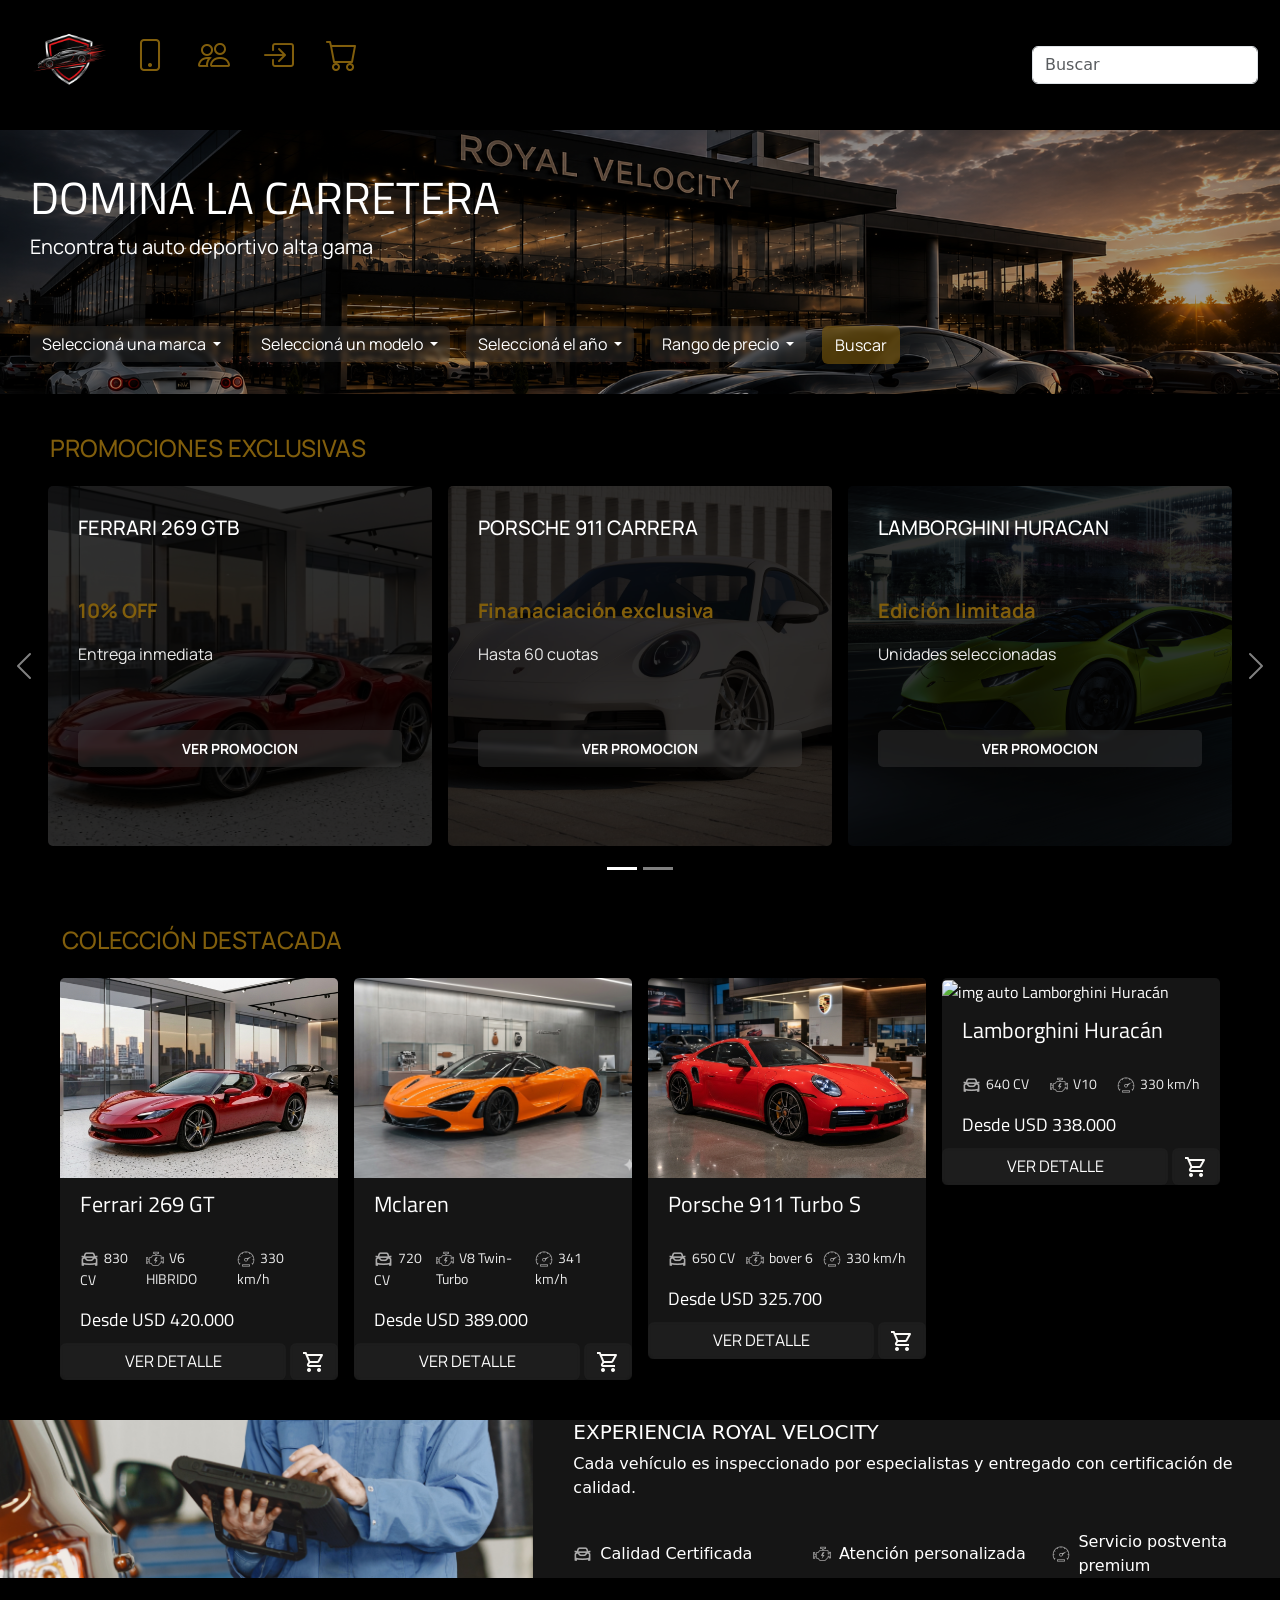
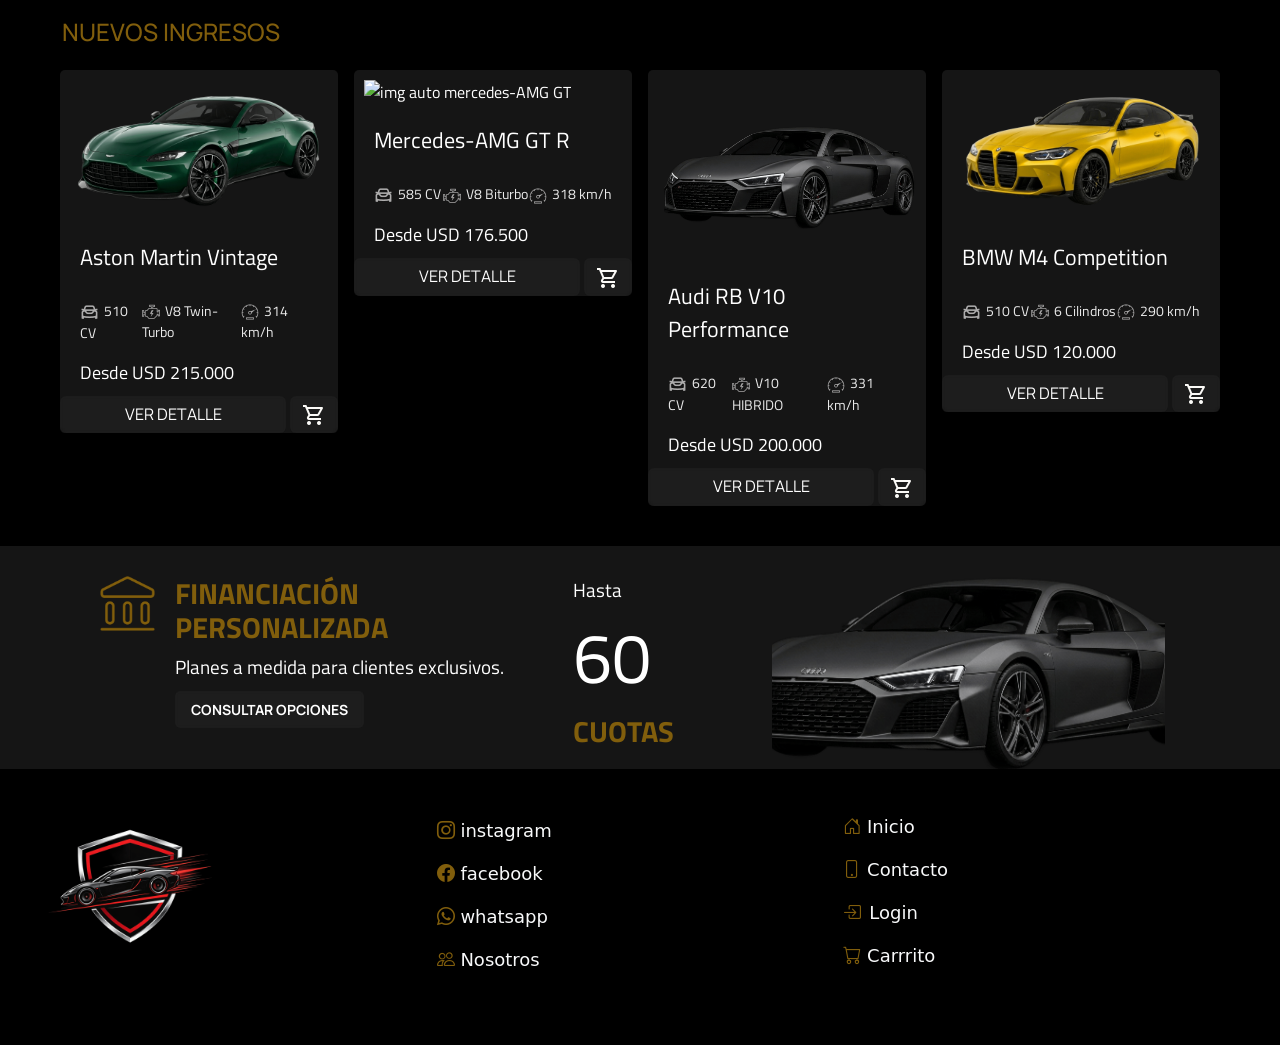
==== index.html @ 426f7ef1 "fix:borrar example" ====
<!doctype html>
<html lang="es">

<head>
  <meta charset="UTF-8" />
  <meta name="viewport" content="width=device-width, initial-scale=1.0" />
  <meta name="description" content="Venta de autos deportivos" />
  <meta name="keywords" content="autos deportivos, precios de (marca de auto),RoyalVelocity" />
  <meta name="author" content="rosario ojeda, lucio llanos" />
  <link rel="stylesheet" href="./css/style.css" />
  <link rel="shortcut icon" href="./assets/img/LogoEmpresa.png" type="image/x-icon" />
  <link href="https://cdn.jsdelivr.net/npm/bootstrap@5.3.8/dist/css/bootstrap.min.css" rel="stylesheet"
    integrity="sha384-sRIl4kxILFvY47J16cr9ZwB07vP4J8+LH7qKQnuqkuIAvNWLzeN8tE5YBujZqJLB" crossorigin="anonymous" />
  <link rel="stylesheet" href="https://cdn.jsdelivr.net/npm/bootstrap-icons@1.13.1/font/bootstrap-icons.min.css" />
  <title>RoyalVelocity</title>
</head>

<body>
  <header>
    <nav class="navbar navbar-expand navbar-dark" aria-label="Second navbar" _mstaria-label="416962">
      <div class="container-fluid">
        <div class="collapse navbar-collapse media" id="navbars02">
          <ul class="navbar-nav me-auto">
            <li class="nav-item">
              <a class="nav-link active m-1" aria-current="page" href="./index.html"><img class="icon-nav"
                  src="./assets/img/LogoEmpresa.png" alt="" /></a>
            </li>
            <li class="nav-item">
              <a class="nav-link active fs-2 mt-3 me-3" aria-current="page" href="./pages/Contacto.html"><i
                  class="bi bi-phone pages"></i></a>
            </li>
            <li class="nav-item">
              <a class="nav-link active fs-2 mt-3 me-3" aria-current="page" href="./pages/Nosotros.html"><i
                  class="bi bi-people pages"></i></a>
            </li>
            <li class="nav-item">
              <a class="nav-link active fs-2 mt-3 me-3" aria-current="page" href="./pages/Login.html"><i
                  class="bi bi-box-arrow-in-right pages"></i></a>
            </li>
            <li class="nav-item">
              <a class="nav-link active fs-2 mt-3" aria-current="page" href="./pages/PaginaCompra.html"><i
                  class="bi bi-cart pages"></i></a>
            </li>
          </ul>
          <form role="search" class="Buscar">
            <input class="form-control" type="search" placeholder="Buscar" aria-label="Search" _mstplaceholder="74607"
              _mstaria-label="74607" />
          </form>
        </div>
      </div>
    </nav>
  </header>
  <main>
    <section class="hero d-flex flex-column gap-5">
      <div class="capa-oscura"></div>
      <div class="hero-titulo">
        <h1>DOMINA LA CARRETERA</h1>
        <p>Encontra tu auto deportivo alta gama</p>
      </div>
      <div class="hero-filtros d-flex flex-wrap gap-3">
        <div class="boton-filtro">
          <div class="dropdown">
            <button class="btn dropdown-toggle boton-transparente" type="button" data-bs-toggle="dropdown"
              aria-expanded="false">
              Seleccioná una marca
            </button>
            <ul class="dropdown-menu">
              <li><a class="dropdown-item" href="#">Ferrari</a></li>
              <li><a class="dropdown-item" href="#">Porsche</a></li>
              <li><a class="dropdown-item" href="#">Lamborghini</a></li>
            </ul>
          </div>
        </div>
        <div class="boton-filtro">
          <div class="dropdown">
            <button class="btn dropdown-toggle boton-transparente" type="button" data-bs-toggle="dropdown"
              aria-expanded="false">
              Seleccioná un modelo
            </button>
            <ul class="dropdown-menu">
              <li><a class="dropdown-item" href="#">911 Carrera</a></li>
              <li><a class="dropdown-item" href="#">Huracán</a></li>
              <li><a class="dropdown-item" href="#">488 GTB</a>
              </li>
            </ul>
          </div>
        </div>
        <div class="boton-filtro">
          <div class="dropdown">
            <button class="btn btn-secondary dropdown-toggle boton-transparente" type="button" data-bs-toggle="dropdown"
              aria-expanded="false">
              Seleccioná el año
            </button>
            <ul class="dropdown-menu">
              <li><a class="dropdown-item" href="#">2026</a></li>
              <li><a class="dropdown-item" href="#">2025</a></li>
              <li>
                <a class="dropdown-item" href="#">2024</a>
              </li>
            </ul>
          </div>
        </div>
        <div class="boton-filtro">
          <div class="dropdown">
            <button class="btn btn-secondary dropdown-toggle boton-transparente" type="button" data-bs-toggle="dropdown"
              aria-expanded="false">
              Rango de precio
            </button>
            <ul class="dropdown-menu">
              <li><a class="dropdown-item" href="#">Hasta 50k USD</a></li>
              <li><a class="dropdown-item" href="#">50k - 100k USD</a></li>
              <li>
                <a class="dropdown-item" href="#">100K - 250K USD</a>
              </li>
            </ul>
          </div>
        </div>
        <div class="boton-filtro">
          <button type="button" class="btn  boton-buscar">Buscar</button>
        </div>
      </div>
    </section>
    <section class="slide-promos">
      <h4>PROMOCIONES EXCLUSIVAS</h4>
      <div id="carouselExampleIndicators" class="carousel slide" data-bs-ride="false">
        <div class="carousel-indicators">
          <button type="button" data-bs-target="#carouselExampleIndicators" data-bs-slide-to="0" class="active"
            aria-current="true" aria-label="Slide 1"></button>
          <button type="button" data-bs-target="#carouselExampleIndicators" data-bs-slide-to="1"
            aria-label="Slide 2"></button>
        </div>
        <div class="carousel-inner">
          <div class="carousel-item active">
            <div class="row justify-content-center px-5 g-3">
              <div class="col-12 col-md-4">
                <div class="carousel1">
                  <img src="./assets/img/ferrariDestacados.png" class="imgcarousel" alt="imagen auto ferrari 269 GTB" />
                  <div class="letracarousel d-flex flex-column justify-content-between gap-5">
                    <h5>FERRARI 269 GTB</h5>
                    <div>
                      <p class="card-text-1">10% OFF</p>
                      <p class="card-text-2">Entrega inmediata</p>
                    </div>
                    <button type="button" class="boton-promo" data-bs-toggle="modal" data-bs-target="#loginModal">VER
                      PROMOCION</button>
                  </div>
                </div>
              </div>
              <div class="col-12 col-md-4">
                <div class="carousel1">
                  <img src="./assets/img/911carrera.jpg" class="imgcarousel" alt="imagen auto porsche" />
                  <div class="letracarousel d-flex flex-column justify-content-between gap-5">
                    <h5>PORSCHE 911 CARRERA</h5>
                    <div>
                      <p class="card-text-1">Finanaciación exclusiva</p>
                      <p class="card-text-2">Hasta 60 cuotas</p>
                    </div>
                    <button type="button" class="boton-promo">VER PROMOCION</button>
                  </div>
                </div>
              </div>
              <div class="col-12 col-md-4">
                <div class="carousel1">
                  <img src="./assets/img/lamborghini.jpg" class="imgcarousel" alt="imagen auto lamborghini" />
                  <div class="letracarousel d-flex flex-column justify-content-between gap-5">
                    <h5>LAMBORGHINI HURACAN</h5>
                    <div>
                      <p class="card-text-1">Edición limitada</p>
                      <p class="card-text-2">Unidades seleccionadas</p>
                    </div>
                    <button type="button" class="boton-promo">VER PROMOCION</button>
                  </div>
                </div>
              </div>
            </div>
          </div>
          <div class="carousel-item">
            <div class="row justify-content-center px-5 g-3">
              <div class="col-12 col-md-4">
                <div class="carousel1">
                  <img src="./assets/img/taycan.jpg" class="imgcarousel" alt="imagen auto taycan" />
                  <div class="letracarousel d-flex flex-column justify-content-between gap-5">
                    <h5>Taycan Turbo S</h5>
                    <div>
                      <p class="card-text-1">Carga Gratuita por 3 Años</p>
                      <p class="card-text-2"> Cargador residencial de regalo.</p>
                    </div>
                    <button type="button" class="boton-promo">VER PROMOCION</button>
                  </div>
                </div>
              </div>
              <div class="col-12 col-md-4">
                <div class="carousel1">
                  <img src="./assets/img/bmw.webp" class="imgcarousel" alt="imagen auto BMW M4 COMPETITION" />
                  <div class="letracarousel d-flex flex-column justify-content-between gap-5">
                    <h5>BMW M4 COMPETITION</h5>
                    <div>
                      <p class="card-text-1">Tasa 0% de Lanzamiento</p>
                      <p class="card-text-2">Financiación directa en unidades seleccionadas.</p>
                    </div>
                    <button type="button" class="boton-promo">VER PROMOCION</button>
                  </div>
                </div>
              </div>
              <div class="col-12 col-md-4">
                <div class="carousel1">
                  <img src="./assets/img/mustang.jpg" class="imgcarousel" alt="imagen auto FORD MUSTANG GT" />
                  <div class="letracarousel d-flex flex-column justify-content-between gap-5">
                    <h5>FORD MUSTANG GT</h5>
                    <div>
                      <p class="card-text-1">Performance Bonificado</p>
                      <p class="card-text-2">Escape de válvulas activas y frenos Brembo®
                        gratis.</p>
                    </div>
                    <button type="button" class="boton-promo">VER PROMOCION</button>
                  </div>
                </div>
              </div>
            </div>
          </div>
        </div>
        <button class="carousel-control-prev" type="button" data-bs-target="#carouselExampleIndicators"
          data-bs-slide="prev">
          <span class="carousel-control-prev-icon" aria-hidden="true"></span>
          <span class="visually-hidden">Previous</span>
        </button>
        <button class="carousel-control-next" type="button" data-bs-target="#carouselExampleIndicators"
          data-bs-slide="next">
          <span class="carousel-control-next-icon" aria-hidden="true"></span>
          <span class="visually-hidden">Next</span>
        </button>
      </div>
    </section>
    <section class="destacados container-fluid">
      <h4>COLECCIÓN DESTACADA</h4>
      <div class="row justify-content-center px-5 g-3">
        <div class="col-12 col-md-3">
          <div class="card-destacados">
            <img src="./assets/img/ferrariDestacados.png" class="card-img-top card-img-destacados"
              alt="img auto ferrari 269 GT">
            <div class="card-body p-0">
              <div class="card-titulo">
                <p>Ferrari 269 GT</p>
              </div>
              <div class="card-iconos w-100 d-none d-lg-flex justify-content-between">
                <p class="card-text"><img class="img-iconos" src="./assets/img/iconoAuto.png" alt="icono auto">830 CV
                </p>
                <p class="card-text"> <img class="img-iconos" src="./assets/img/iconoMotor.png" alt="icono motor">V6
                  HIBRIDO</p>
                <p class="card-text"> <img class="img-iconos" src="./assets/img/iconoSpeedometer.png"
                    alt="icono velocimetro">330 km/h</p>
              </div>
              <div class="card-precio">
                <p class="card-text">Desde USD 420.000</p>
              </div>
              <div class="d-flex justify-content-between gap-1">
                <a href="#" class="btn boton-destacados w-100">VER DETALLE</a>
                <a href="#" class="btn boton-destacados"><img src="./assets/img/iconoCarrito.png"
                    alt="icono carrito de carritoCompras"></a>
              </div>
            </div>
          </div>
        </div>
        <div class="col-12 col-md-3">
          <div class="card-destacados">
            <img src="./assets/img/mclaren.png" class="card-img-top card-img-destacados" alt="img auto mclaren">
            <div class="card-body p-0">
              <div class="card-titulo">
                <p>Mclaren</p>
              </div>
              <div class="card-iconos w-100 d-none d-lg-flex justify-content-between">
                <p class="card-text"><img class="img-iconos" src="./assets/img/iconoAuto.png" alt="icono auto">720 CV
                </p>
                <p class="card-text"> <img class="img-iconos" src="./assets/img/iconoMotor.png" alt="icono motor">V8
                  Twin-Turbo</p>
                <p class="card-text"> <img class="img-iconos" src="./assets/img/iconoSpeedometer.png"
                    alt="icono velocimetro">341 km/h</p>
              </div>
              <div class="card-precio">
                <p class="card-text">Desde USD 389.000</p>
              </div>
              <div class="d-flex justify-content-between gap-1">
                <a href="#" class="btn boton-destacados w-100">VER DETALLE</a>
                <a href="#" class="btn boton-destacados"><img src="./assets/img/iconoCarrito.png"
                    alt="icono carrito de carritoCompras"></a>
              </div>
            </div>
          </div>
        </div>
        <div class="col-12 col-md-3">
          <div class="card-destacados">
            <img src="./assets/img/porcheDestacados.png" class="card-img-top card-img-destacados"
              alt="img auto porche911">
            <div class="card-body p-0">
              <div class="card-titulo">
                <p>Porsche 911 Turbo S</p>
              </div>
              <div class="card-iconos w-100 d-none d-lg-flex justify-content-between">
                <p class="card-text"><img class="img-iconos" src="./assets/img/iconoAuto.png" alt="icono auto">650 CV
                </p>
                <p class="card-text"> <img class="img-iconos" src="./assets/img/iconoMotor.png" alt="icono motor">bover
                  6</p>
                <p class="card-text"> <img class="img-iconos" src="./assets/img/iconoSpeedometer.png"
                    alt="icono velocimetro">330 km/h</p>
              </div>
              <div class="card-precio">
                <p class="card-text">Desde USD 325.700</p>
              </div>
              <div class="d-flex justify-content-between gap-1">
                <a href="#" class="btn boton-destacados w-100">VER DETALLE</a>
                <a href="#" class="btn boton-destacados"><img src="./assets/img/iconoCarrito.png"
                    alt="icono carrito de carritoCompras"></a>
              </div>
            </div>
          </div>
        </div>
        <div class="col-12 col-md-3">
          <div class="card-destacados">
            <img src="./assets/img/LamborghiniDestacados.png" class="card-img-top card-img-destacados"
              alt="img auto Lamborghini Huracán">
            <div class="card-body p-0">
              <div class="card-titulo">
                <p>Lamborghini Huracán</p>
              </div>
              <div class="card-iconos w-100 d-none d-lg-flex justify-content-between">
                <p class="card-text"><img class="img-iconos" src="./assets/img/iconoAuto.png" alt="icono auto">640 CV
                </p>
                <p class="card-text"> <img class="img-iconos" src="./assets/img/iconoMotor.png" alt="icono motor">V10
                </p>
                <p class="card-text"> <img class="img-iconos" src="./assets/img/iconoSpeedometer.png"
                    alt="icono velocimetro">330 km/h</p>
              </div>
              <div class="card-precio">
                <p class="card-text">Desde USD 338.000</p>
              </div>
              <div class="d-flex justify-content-between gap-1">
                <a href="#" class="btn boton-destacados w-100">VER DETALLE</a>
                <a href="#" class="btn boton-destacados"><img src="./assets/img/iconoCarrito.png"
                    alt="icono carrito de carritoCompras" class="carrito"></a>
              </div>
            </div>
          </div>
        </div>
      </div>
    </section>
    <section class="publicidad1 container-fluid d-none d-md-block">
      <div class="row">
        <div class="col-md-5 p-0">
          <img src="./assets/img/Publicidad1.jpg" class="img-publicidad1" alt="imagen acortada revision tecnica">
        </div>
        <div class="body-publicidad1 col-md-7 d-flex flex-column justify-content-center">
          <div class="titulo-publicidad1">
            <h5>EXPERIENCIA ROYAL VELOCITY</h5>
            <p class="card-text">Cada vehículo es inspeccionado por especialistas y entregado con certificación de
              calidad.</p>
          </div>
          <div class="subtitulos-publicidad1">
            <div class="row">
              <div class="col-12 col-md-4 d-flex align-items-center gap-2">
                <img src="./assets/img/iconoAuto.png" alt="icono auto">
                <p class="mb-0">Calidad Certificada</p>
              </div>
              <div class="col-12 col-md-4 d-flex align-items-center gap-2">
                <img src="./assets/img/iconoMotor.png" alt="icono motor">
                <p class="mb-0">Atención personalizada</p>
              </div>
              <div class="col-12 col-md-4 d-flex align-items-center gap-2">
                <img src="./assets/img/iconoSpeedometer.png" alt="icono velocimetro">
                <p class="mb-0">Servicio postventa premium</p>
              </div>
            </div>
          </div>
        </div>
      </div>
    </section>
    <section class="destacados container-fluid">
      <h4>NUEVOS INGRESOS</h4>
      <div class="row justify-content-center px-5 g-3">
        <div class="col-12 col-md-3">
          <div class="card-destacados">
            <img src="./assets/img/AstonMartin.png" class="card-img-top card-nuevo" alt="img aston Martin Vintage">
            <div class="card-body p-0">
              <div class="card-titulo">
                <p>Aston Martin Vintage</p>
              </div>
              <div class="card-iconos w-100 d-none d-lg-flex justify-content-between ">
                <p class="card-text"><img class="img-iconos" src="./assets/img/iconoAuto.png" alt="icono auto">510 CV
                </p>
                <p class="card-text"> <img class="img-iconos" src="./assets/img/iconoMotor.png" alt="icono motor">V8
                  Twin-Turbo</p>
                <p class="card-text"> <img class="img-iconos" src="./assets/img/iconoSpeedometer.png"
                    alt="icono velocimetro">314 km/h</p>
              </div>
              <div class="card-precio">
                <p class="card-text">Desde USD 215.000</p>
              </div>
              <div class="d-flex justify-content-between gap-1">
                <a href="#" class="btn boton-destacados w-100">VER DETALLE</a>
                <a href="#" class="btn boton-destacados"><img src="./assets/img/iconoCarrito.png"
                    alt="icono carrito de carritoCompras"></a>
              </div>
            </div>
          </div>
        </div>
        <div class="col-12 col-md-3">
          <div class="card-destacados">
            <img src="./assets/img/mercedesAMG.png" class="card-img-top card-nuevo" alt="img auto mercedes-AMG GT">
            <div class="card-body p-0">
              <div class="card-titulo">
                <p>Mercedes-AMG GT R</p>
              </div>
              <div class="card-iconos w-100 d-none d-lg-flex justify-content-between">
                <p class="card-text"><img class="img-iconos" src="./assets/img/iconoAuto.png" alt="icono auto">585 CV
                </p>
                <p class="card-text"> <img class="img-iconos" src="./assets/img/iconoMotor.png" alt="icono motor">V8
                  Biturbo</p>
                <p class="card-text"> <img class="img-iconos" src="./assets/img/iconoSpeedometer.png"
                    alt="icono velocimetro">318 km/h</p>
              </div>
              <div class="card-precio">
                <p class="card-text">Desde USD 176.500</p>
              </div>
              <div class="d-flex justify-content-between gap-1">
                <a href="#" class="btn boton-destacados w-100">VER DETALLE</a>
                <a href="#" class="btn boton-destacados"><img src="./assets/img/iconoCarrito.png"
                    alt="icono carrito de carritoCompras"></a>
              </div>
            </div>
          </div>
        </div>
        <div class="col-12 col-md-3">
          <div class="card-destacados">
            <img src="./assets/img/audi.png" class="card-img-top card-audi" alt="img auto ferrari 269 GT">
            <div class="card-body p-0">
              <div class="card-titulo">
                <p>Audi RB V10 Performance</p>
              </div>
              <div class="card-iconos w-100 d-none d-lg-flex justify-content-between">
                <p class="card-text"><img class="img-iconos" src="./assets/img/iconoAuto.png" alt="icono auto">620 CV
                </p>
                <p class="card-text"> <img class="img-iconos" src="./assets/img/iconoMotor.png" alt="icono motor">V10
                  HIBRIDO</p>
                <p class="card-text"> <img class="img-iconos" src="./assets/img/iconoSpeedometer.png"
                    alt="icono velocimetro">331 km/h</p>
              </div>
              <div class="card-precio">
                <p class="card-text">Desde USD 200.000</p>
              </div>
              <div class="d-flex justify-content-between gap-1">
                <a href="#" class="btn boton-destacados w-100">VER DETALLE</a>
                <a href="#" class="btn boton-destacados"><img src="./assets/img/iconoCarrito.png"
                    alt="icono carrito de carritoCompras"></a>
              </div>
            </div>
          </div>
        </div>
        <div class="col-12 col-md-3">
          <div class="card-destacados">
            <img src="./assets/img/BMW.png" class="card-img-top card-nuevo" alt="img auto BMW M4 COMPETITION">
            <div class="card-body p-0">
              <div class="card-titulo">
                <p>BMW M4 Competition</p>
              </div>
              <div class="card-iconos w-100 d-none d-lg-flex justify-content-between">
                <p class="card-text"><img class="img-iconos" src="./assets/img/iconoAuto.png" alt="icono auto">510 CV
                </p>
                <p class="card-text"> <img class="img-iconos" src="./assets/img/iconoMotor.png" alt="icono motor">6
                  Cilindros</p>
                <p class="card-text"> <img class="img-iconos" src="./assets/img/iconoSpeedometer.png"
                    alt="icono velocimetro">290 km/h</p>
              </div>
              <div class="card-precio">
                <p class="card-text">Desde USD 120.000</p>
              </div>
              <div class="d-flex justify-content-between gap-1">
                <a href="#" class="btn boton-destacados w-100">VER DETALLE</a>
                <a href="#" class="btn boton-destacados"><img src="./assets/img/iconoCarrito.png"
                    alt="icono carrito de carritoCompras" class="carrito"></a>
              </div>
            </div>
          </div>
        </div>
      </div>
    </section>
    <section class="publicidad2 d-flex">
      <div class="card-img1">
        <img src="./assets/img/iconoBanco.png" class="icono-publicidad2" alt="icono banco">
      </div>
      <div class="card-publicidad2">
        <div>
          <h5 class="titulo-card">FINANCIACIÓN PERSONALIZADA</h5>
          <p class="subtitulo-card">Planes a medida para clientes exclusivos.</p>
        </div>
        <button type="button" class="boton-publicidad2">CONSULTAR OPCIONES</button>
      </div>
      <div class="card-oferta">
        <p class="subtitulo-card">Hasta</p>
        <p class="numero">60</p>
        <p class="titulo-card">CUOTAS</p>
      </div>
      <div class="card-img-publicidad2">
        <img src="./assets/img/audiPublicidad2.png" class="img-publicidad2" alt="imagen auto audio sin fondo">
      </div>
    </section>
  </main>
  <footer>
    <div class="col mb-3">
      <a href="./index.html"><img class="logo" src="./assets/img/LogoEmpresa.png" alt="logo"></a>
    </div>
    <div class="col mb-3">
      <ul class="nav flex-column">
        <li class="nav-item mb-3">
          <a href="./pages/Error404.html" class="nav-link p-0 text-light"><i class="bi bi-instagram pages2"></i>
            instagram</a>
        </li>
        <li class="nav-item mb-3">
          <a href="./pages/Error404.html" class="nav-link p-0 text-light"><i class="bi bi-facebook pages2"></i>
            facebook</a>
        </li>
        <li class="nav-item mb-3">
          <a href="./pages/Error404.html" class="nav-link p-0 text-light"><i class="bi bi-whatsapp pages2"></i>
            whatsapp</a>
        </li>
        <li class="nav-item mb-2">
          <a href="./pages/Nosotros.html" class="nav-link p-0 text-light"><i class="bi bi-people pages2">
            </i>Nosotros</a>
        </li>
      </ul>
    </div>
    <div class="col mb-3">
      <ul class="nav flex-column">
        <li class="nav-item mb-3">
          <a href="./index.html" class="nav-link p-0 text-light"><i class="bi bi-house-door pages2"></i> Inicio</a>
        </li>
        <li class="nav-item mb-3">
          <a href="./pages/Contacto.html" class="nav-link p-0 text-light"><i class="bi bi-phone pages2"></i>
            Contacto</a>
        </li>
        <li class="nav-item mb-3">
          <a href="./pages/Login.html" class="nav-link p-0 text-light"><i
              class="bi bi-box-arrow-in-right pe-2 pages2"></i>Login</a>
        </li>
        <li class="nav-item mb-3">
          <a href="./pages/PaginaCompra.html" class="nav-link p-0 text-light"><i class="bi bi-cart pages2"></i>
            Carrrito</a>
        </li>
      </ul>
    </div>
  </footer>
  <!-- =========================================================================================
     CONTENEDOR PRINCIPAL DEL MODAL
     - class="modal fade": Indica que es un elemento oculto que aparecerá con una animación suave (fade in).
     - id="loginModal": Es el identificador único. El botón del navbar usa este mismo nombre para saber a qué modal activar.
     - tabindex="-1": Permite que la modal se pueda cerrar correctamente al presionar la tecla 'Escape'.
     - aria-labelledby y aria-hidden: Atributos de accesibilidad para lectores de pantalla de personas con discapacidad visual.
     ========================================================================================= -->
  <div class="modal fade fondo-login" id="loginModal" tabindex="-1" aria-labelledby="loginModalLabel"
    aria-hidden="true">

    <!-- class="modal-dialog-centered": Clava la ventana flotante en el centro geométrico exacto de la pantalla (vertical y horizontal) -->
    <div class="modal-dialog modal-dialog-centered">

      <!-- class="modal-content": Es el recuadro físico de la modal (la caja). 
         - border-0: Le quita los bordes feos por defecto de Bootstrap.
         - overflow-hidden: Recorta las esquinas de la imagen o fondo para que respeten los bordes redondeados. -->
      <div class="modal-content contenedor-modal-login bg-transparent"> <!-- CONTENEDOR PADRE -->

        <!-- class="row g-0": Inicia la grilla interna de Bootstrap para dividir la modal en dos columnas. 
           - g-0 (gutter-0): Elimina los espacios o rellenos laterales entre las dos columnas para que queden pegadas. -->
        <div class="row g-0">

          <!-- ==========================================================
             COLUMNA 1: LA IMAGEN DE FONDO (LADO IZQUIERDO)
             - class="col-md-6": En tablets grandes y computadoras (md en adelante), ocupa la mitad exacta del ancho (6 de 12 columnas).
             - d-none d-md-block: Oculta la imagen en celulares (d-none) y la muestra recién en pantallas medianas hacia arriba (d-md-block).
             ========================================================== -->
          <div class="col-6">
            <!-- img-modal-login: Clase personalizada en CSS para darle un tamaño fluido y estético al diseño -->
            <img src="./assets/img/fotoLogin.png" class="img-modal-login" alt="Concesionaria oficial">
            <!-- pelicula-negra-modal: Capa oscura translúcida que se encima sobre la foto para mitigar el brillo y dar contraste -->
            <div class="pelicula-negra-modal"></div>
          </div>

          <!-- ==========================================================
             COLUMNA 2: EL FORMULARIO DE LOGIN (LADO DERECHO)
             - class="col-md-6": Ocupa la otra mitad en computadoras (6 columnas). En celulares, al estar oculta la foto, esta columna se expande al 100%.
             - p-4: Aplica un relleno interno amplio a los cuatro lados para que los textos respiren.
             - d-flex flex-column justify-content-center: Usa Flexbox en vertical para centrar el formulario de arriba a abajo.
             ========================================================== -->
          <div class="card-formulario col-6 col-md-6 p-4 d-flex flex-column justify-content-center">

            <!-- BOTÓN DE CERRAR (LA CRUZ BLANCA)
               - class="btn-close btn-close-white": Clase nativa de Bootstrap que dibuja la cruz de cierre de color blanco.
               - data-bs-dismiss="modal": El atributo mágico de Bootstrap. Le dice al navegador: "Al hacer clic aquí, cierra esta modal".
               - posicion-boton-cerrar: Clase en CSS para clavarlo arriba a la derecha de esta columna mediante posición absoluta. -->
            <button type="button" class="btn-close btn-close-white boton-cierre-modal" data-bs-dismiss="modal"
              aria-label="Close"></button>

            <!-- TÍTULO DE LA MODAL
               - id="loginModalLabel": Se conecta con el atributo aria-labelledby del contenedor principal para la accesibilidad.
               - mb-4: Aplica un margen hacia abajo para separarlo del primer campo de texto. -->
            <h5 class="modal-title mt-3 mb-3" id="loginModalLabel">INGRESAR AL PERFIL</h5>

            <!-- EL FORMULARIO DE ACCESO
               - action="404.html": Indica que cuando el usuario complete todo correctamente e intente enviar el formulario,
                 la página lo redirigirá de manera automática al archivo de error 404 debido a que el backend no está desarrollado. -->
            <form action="404.html">

              <!-- CAMPO DE USUARIO / EMAIL 
                 - mb-3: Margen inferior estándar de Bootstrap para separar un campo del otro. -->
              <div class="mb-3">
                <!-- label-modal: Clase en tu CSS para pintar la etiqueta del título en color gris elegante -->
                <label class="label-modal p-1">USUARIO O EMAIL</label>
                <!-- form-control: Estiliza la caja de texto nativa de Bootstrap.
                   - minlength y maxlength: Atributos HTML5 que restringen que el texto tenga entre 4 y 50 caracteres obligatoriamente.
                   - required: Impide que el formulario se envíe si este campo está vacío. -->
                <input type="text" class="form-control input-login" minlength="4" maxlength="50"
                  placeholder="Escribe tu usuario" required>
              </div>

              <!-- CAMPO DE CONTRASEÑA -->
              <div class="mb-3">
                <label class="label-modal p-1">CONTRASEÑA</label>
                <!-- type="password": Oculta los caracteres transformándolos en puntos negros por seguridad.
                   - minlength y maxlength: Restringen la contraseña estrictamente entre 8 y 20 caracteres. -->
                <input type="password" class="form-control input-login" minlength="8" maxlength="20"
                  placeholder="Escribe tu contraseña" required>
              </div>

              <!-- LINK DE RECUPERACIÓN DE CONTRASEÑA 
                 - text-end: Alinea el enlace completamente hacia el extremo derecho de su contenedor. -->
              <div class="mb-4 text-end">
                <!-- href="404.html": Redirige al error 404 al hacer clic, cumpliendo con la consigna de funcionalidad no desarrollada. -->
                <a href="404.html" class="link-recuperar">¿Olvidaste tu contraseña?</a>
              </div>

              <!-- BOTÓN DE INGRESO PRINCIPAL
                 - type="submit": Indica que este botón dispara el procesamiento y las validaciones del formulario.
                 - w-100: Expande el botón para que ocupe todo el ancho horizontal disponible. -->
              <button type="submit" class="btn boton-ingresar-modal w-100 mb-3">INGRESAR</button>

              <!-- SEPARADOR VISUAL 
                 - Crea una línea divisoria elegante con el texto "O continuar con" para dar paso al inicio de sesión social. -->
              <div class="separador-redes mb-3">
                <span>O continuar con</span>
              </div>

              <!-- BOTONES DE INICIO SOCIAL (GOOGLE Y FACEBOOK)
                 - class="d-flex gap-2": Coloca los dos botones uno al lado del otro con una separación controlada (gap). -->
              <div class="d-flex gap-2">
                <!-- Ambos botones apuntan a "404.html" ya que simulan la API de inicio de sesión de terceros -->
                <a href="404.html" class="btn boton-redes w-100 d-flex align-items-center justify-content-center gap-2">
                  Google
                </a>
                <a href="404.html" class="btn boton-redes w-100 d-flex align-items-center justify-content-center gap-2">
                  Facebook
                </a>
              </div>
            </form>
          </div>
        </div>

        <!-- BOTÓN DEL NAVBAR (COMENTADO DE EJEMPLO)
           - data-bs-toggle="modal": Le avisa a Bootstrap que este botón tiene la propiedad de abrir un elemento flotante.
           - data-bs-target="#loginModal": Enlace magnético directo. Al hacer clic, busca el ID de la línea 1 y abre esta modal exacta. -->
        <!-- <button type="button" class="btn btn-login-navbar" data-bs-toggle="modal" data-bs-target="#loginModal">
        Iniciar Sesión
      </button> -->

      </div>
    </div>
  </div>

  <!-- Botón que va dentro de tu barra de navegación (Navbar) -->
  <!-- <button type="button" class="btn btn-login-navbar" data-bs-toggle="modal" data-bs-target="#loginModal">
  Iniciar Sesión
</button> -->
  </div>
  </div>
  </div>

  <script src="https://cdn.jsdelivr.net/npm/bootstrap@5.3.8/dist/js/bootstrap.bundle.min.js"
    integrity="sha384-FKyoEForCGlyvwx9Hj09JcYn3nv7wiPVlz7YYwJrWVcXK/BmnVDxM+D2scQbITxI"
    crossorigin="anonymous"></script>
</body>

</html>
---- css/style.css ----
@import url("https://fonts.googleapis.com/css2?family=Manrope:wght@200..800&family=Poppins:ital,wght@0,100;0,200;0,300;0,400;0,500;0,600;0,700;0,800;0,900;1,100;1,200;1,300;1,400;1,500;1,600;1,700;1,800;1,900&display=swap");
@import url("https://fonts.googleapis.com/css2?family=Manrope:wght@200..800&family=Montserrat:ital,wght@0,100..900;1,100..900&family=Poppins:ital,wght@0,600;1,600&family=Titillium+Web:ital,wght@0,200;0,300;0,400;0,600;0,700;0,900;1,200;1,300;1,400;1,600;1,700&display=swap");

* {
  margin: 0;
  padding: 0;
  box-sizing: border-box;
}

:root {
  --color-textos: #ffffff;
  --color-titulo: red;
  --color-subtitulos: #ebebeb;
  --color-iconos: #815e0c;
  --color-botones: #815e0c97;
  --color-background: #000000;
  --color-cards: #151515;
  --boton-transparente: #5757574b;
  --color-cards-transparente: #020202e3;
  --fuente-primary: "Titillium Web", sans-serif;
  --fuente-secundary: "Manrope", sans-serif;

  /* Estilo boton */
  /*  .boton-promo {
  color: var(--color-textos) !important;
  background-color: #5757574b !important;
  backdrop-filter: blur(2px);
  border: none !important;
  border-radius: 5px;
  font-size: 14px;
  font-weight: bold;
  padding: 8px 16px;
  cursor: pointer;
  transition: 0.4s ease-in-out;
  z-index: 5;
  pointer-events: auto;
}

.boton-promo:hover {
  background-color: #815e0c97 !important;
  color: #ffffff;
} */
}

body {
  display: flex;
  flex-direction: column;
  min-height: 100vh;
  background-color: var(--color-background);
}

.bg {
  background-color: var(--color-background);
}

main {
  flex: 1 0 auto;
}


/* MAIN */
.hero-titulo {
  width: 100% !important;
  padding-top: 40px;
}

h1 {
  font-family: var(--fuente-primary);
  font-size: 45px !important;
  width: 100% !important;
}

h4 {
  font-family: var(--fuente-secundary);
  font-size: bold;
  color: var(--color-iconos) !important;
  padding-left: 50px;
  padding-bottom: 15px;
}

.hero {
  background-image: url(../assets/img/Hero1.png);
  background-size: cover;
  background-repeat: no-repeat;
  background-position: center;
  font-family: var(--fuente-secundary);
  color: var(--color-textos);
  position: relative;
  z-index: 2;
  height: 100%;
  width: 100%;
  padding-left: 30px;
  padding-bottom: 30px;
}

.capa-oscura {
  width: 100%;
  height: 100%;
  background-color: #00000062;
  position: absolute;
  z-index: -1;
  top: 0;
  bottom: 0;
  left: 0;
  right: 0;
}

.hero-titulo {
  width: 100%;
  font-size: 20px;
}

.hero-filtros {
  width: 100%;
}

.boton-transparente {
  color: var(--color-textos) !important;
  background-color: #48484850 !important;
  backdrop-filter: blur(2px);
  transition: 0.4s ease-in-out !important;
  border: none !important;
}

.boton-transparente:hover {
  background-color: var(--color-botones) !important;
}

.dropdown-menu {
  background-color: #00000075 !important;
}

.dropdown-item {
  background-color: #000000;
  color: var(--color-textos) !important;
}

.dropdown-item:hover {
  background-color: var(--color-iconos) !important;
  color: var(--color-textos) !important;
}

.boton-buscar {
  color: var(--color-textos) !important;
  background-color: #815e0c97 !important;
  backdrop-filter: blur(2px);
  width: 100%;
}

.boton-buscar:hover {
  transform: scale(1.1);
  transition: transform 0.3s ease-in-out;
}

/* * slide-promos */
.slide-promos {
  background-color: #000000;
  padding-top: 40px;
  padding-bottom: 40px;
}

.carousel-indicators {
  z-index: 80 !important;
  bottom: -50px !important;
}

.carousel-control-prev,
.carousel-control-next {
  z-index: 20 !important;
  width: 3rem !important;
}

.carousel1 {
  width: 100% !important;
  height: 40vh;
  position: relative;
}

.imgcarousel {
  width: 100%;
  height: 100%;
  object-fit: cover;
  object-position: center;
  filter: brightness(0.2) !important;
  transition: 0.4s ease-in-out;
  position: relative;
  z-index: 1;
  border-radius: 5px;
}

.imgcarousel:hover {
  filter: brightness(1) !important;
}

.letracarousel {
  position: absolute !important;
  top: 30px;
  left: 30px;
  right: 30px;
  color: var(--color-textos);
  font-family: var(--fuente-secundary);
  z-index: 10;
  pointer-events: none;
}

.card-text-1 {
  color: var(--color-iconos);
  font-weight: bold;
  font-size: 20px;
}

.card-text-2 {
  color: var(--color-subtitulos);
}

.boton-promo {
  color: var(--color-textos) !important;
  background-color: #5757574b !important;
  backdrop-filter: blur(2px);
  border: none !important;
  border-radius: 5px;
  font-size: 14px;
  font-weight: bold;
  padding: 8px 16px;
  cursor: pointer;
  transition: 0.4s ease-in-out;
  z-index: 5;
  pointer-events: auto;
}

.boton-promo:hover {
  background-color: #815e0c97 !important;
  color: #ffffff;
}

.boton-destacados {
  font-family: var(--fuente-secundary) !important;
  color: var(--color-textos) !important;
  background-color: #57575721 !important;
  backdrop-filter: blur(2px);
  border: none !important;
  border-radius: 5px;
  font-size: 14px;
  font-weight: bold;
  padding: 8px 16px;
  cursor: pointer;
  transition: 0.4s ease-in-out !important;
  z-index: 5;
  pointer-events: auto;
  margin-top: 10px;
}

.boton-destacados:hover {
  background-color: #815e0c97 !important;
  color: #ffffff;
}

/* slide-promos */

/* destacados */
.destacados {
  background-color: #000000;
  padding-top: 40px;
  padding-bottom: 40px;
}

.card-destacados {
  background-color: var(--color-cards);
  color: var(--color-textos);
  font-family: var(--fuente-primary);
  border-radius: 5px;
}

.card-img-destacados {
  border-top-left-radius: 5px !important;
  border-top-right-radius: 5px !important;
  object-fit: cover;
  width: 500px;
  height: 200px;
}

.card-titulo {
  padding: 10px 20px;
  font-size: 22px;
}

.card-iconos {
  color: var(--color-subtitulos);
  padding-left: 20px;
  padding-right: 20px;
  font-size: 14px;
}

.img-iconos {
  padding-right: 5px;
}

.p-iconos {
  padding: 50px;
}

.card-precio {
  font-size: 18px;
  padding-left: 20px;
  padding-right: 20px;
}

.card-botones {
  padding: 20px;
}

/* publicidad1 */
.publicidad1 {
  background-color: #000000;
  border-radius: 0 15px;
  display: flex;
}

.body-publicidad1 {
  background-color: var(--color-cards);
  color: var(--color-textos);
  padding-left: 40px !important;
}

.img-publicidad1 {
  width: 100%;
  height: 100%;
  object-fit: cover;
}

.subtitulos-publicidad1 {
  margin-top: 30px;
}

/* nuevos ingresos */
.card-nuevo {
  padding: 10px;
  width: 100%;
  height: 100%;
  object-fit: cover;
}

.card-audi {
  padding: 10px;
  width: 500px;
  height: 200px;
  object-fit: cover;
}

/* PUBLICIDAD 2 */
.publicidad2 {
  background-color: var(--color-cards);
  color: var(--color-textos);
  font-family: var(--fuente-primary);
  padding-left: 90px;
  padding-top: 30px;
}

.card-img1 {
  margin-left: 10px;
}

.icono-publicidad2 {
  width: 55px;
}

.img-publicidad2 {
  width: 79%;
  height: 100%;
  object-fit: cover;
}

.card-publicidad2 {
  font-size: 30px;
  width: 40%;
  margin-left: 20px;
}

.card-oferta {
  width: 20%;
  font-weight: 500;
}

.card-img-publicidad2 {
  width: 50%;
  margin-right: 10px;
}

.titulo-card {
  font-size: 1.8rem;
  color: var(--color-iconos);
  font-weight: bold !important;
}

.numero {
  font-size: 70px;
  margin: 0;
  padding: 0;
}

.subtitulo-card {
  font-size: 1.2rem;
  padding: 0;
  margin: 0;
}

.boton-publicidad2 {
  font-family: var(--fuente-secundary) !important;
  color: var(--color-textos) !important;
  background-color: #57575721 !important;
  backdrop-filter: blur(2px);
  border: none !important;
  border-radius: 5px;
  font-size: 14px;
  font-weight: bold;
  padding: 8px 16px;
  cursor: pointer;
  transition: 0.6s ease-in-out !important;
  z-index: 5;
  pointer-events: auto;
}

.boton-publicidad2:hover {
  background-color: #815e0c97 !important;
  color: #ffffff;
}

/* login */
.fondo-login {
  background-color: var(--color-cards-transparente);
}

.card-formulario {
  background-color: var(--color-cards);
  color: var(--color-textos);
  border-top-right-radius: 10px;
  border-bottom-right-radius: 10px;
  position: relative;
}

.img-modal-login {
  width: 100%;
  height: 100%;
  object-fit: cover;
  border-top-left-radius: 10px;
  border-bottom-left-radius: 10px;
}

span {
  color: var(--color-subtitulos);
}

.input-login {
  background-color: var(--color-cards) !important;
  color: var(--color-textos) !important;
}

.boton-ingresar-modal {
  color: var(--color-textos) !important;
  border: var(--color-subtitulos) solid 1px !important;
  background-color: transparent;
}

.boton-ingresar-modal:hover {
  filter: brightness(60%);
}

.boton-redes {
  color: var(--color-subtitulos) !important;
  border: var(--color-subtitulos) solid 1px !important;
}
.boton-cierre-modal{
  position: absolute;
  top: 10px;
  right: 10px;
}
@media (max-width: 575.98px) {
  .hero {
    background-image: url(../assets/img/Hero1.png);
    background-size: cover;
    background-repeat: no-repeat;
    background-position: center;
    width: 100%;
    font-family: var(--fuente-secundary);
    color: var(--color-textos);
    position: relative;
    z-index: 2;
    display: flex;
    flex-direction: column;
    justify-content: center;
    align-items: center;
    text-align: center;
  }

  h1 {
    font-family: var(--fuente-primary);
    font-size: 30px !important;
  }

  .hero-titulo {
    width: 100%;
    font-size: 20px;
  }

  .hero-filtros {
    width: 100%;
    height: 100%;
    display: flex;
    justify-content: center;
    flex-direction: column;
    align-items: center;
  }

  .boton-transparente {
    font-size: 20px !important;
  }

  h6 {
    font-size: 22px !important;
  }

  .boton-buscar {
    margin-top: 10px;
    width: 150px;
    font-size: 20px !important;
  }

  .boton-filtro {
    padding-bottom: 15px;
  }

  .boton-transparente:hover {
    background-color: var(--color-botones) !important;
  }

  .dropdown-menu {
    background-color: #000000da !important;
    width: 100% !important;
    text-align: center !important;
    font-size: 20px !important;
  }

  .dropdown-item {
    background-color: #000000;
    color: var(--color-textos) !important;
  }

  .dropdown-item:hover {
    background-color: var(--color-iconos) !important;
    color: var(--color-textos) !important;
  }

  .publicidad2 {
    display: flex;
    flex-direction: row;
    align-items: center;
    justify-content: space-between;
    margin: 0;
    position: relative;
    overflow: hidden;
    width: 100%;
    padding: 20px;
  }

  .card-publicidad2 {
    margin: 0;
    z-index: 2;
    width: 80%;
    min-width: 70%;
    text-align: left;
  }

  .icono-publicidad2 {
    display: none;
  }

  .titulo-card {
    font-size: 18px;
    z-index: 2;
    width: 100%;
    text-align: left;
  }

  .subtitulo-card {
    font-size: 15px;
    width: 100%;
  }

  .img-publicidad2 {
    position: absolute;
    margin: auto;
    inset: 0;
    left: 90px;
    width: 500px;
    height: 200px;
    z-index: 1;
    filter: brightness(40%);
  }

  .card-oferta {
    z-index: 2;
    width: 10%;
    padding-top: 15px;
    text-align: center;
  }

  .card-oferta p {
    line-height: 1.1 !important;
    width: 100%;
    margin-left: 20px;
  }

  .card-oferta .numero {
    line-height: 0.9 !important;
  }
  .modal-title{
    font-size: 0.9rem !important;
  }

  .label-modal{
    font-size: 0.8rem !important;
  }
  .input-login{
    font-size: 0.7rem !important;
  }
  .link-recuperar{
    font-size: 0.7rem !important;
  }
  .boton-ingresar-modal{
    font-size: 0.8rem !important;
  }
  span{
    font-size: 0.8rem !important;
  }
  .boton-redes{
    font-size: 0.8rem !important;
  }
}

@media (min-width: 576px) and (max-width: 1199.98px) {
  .hero {
    padding-left: 20px !important;
  }

  .boton-transparente {
    font-size: 15px !important;
  }

  h5 {
    font-size: 1rem !important;
  }

  .carousel1 {
    height: 10vh;
    position: relative;
    overflow: hidden;
  }

  .imgcarousel {
    width: 100%;
    height: 150px;
    object-fit: cover;
  }

  .card-text-1 {
    display: none;
  }

  .card-text-2 {
    display: none;
  }

  .boton-promo {
    font-size: 0.7rem;
    position: absolute;
    top: 20px;
    z-index: 3;
  }

  .card-destacados {
    height: 20vh;
    overflow: hidden;
  }

  .card-body {
    height: 50%;
    align-items: center;
    display: flex;
    flex-direction: column;
    justify-content: space-between;
    align-items: stretch;
  }

  .card-img-destacados {
    width: 100%;
    height: 50%;
    object-fit: cover;
  }

  .card-titulo {
    font-size: 1.1rem !important;
    padding: 0;
  }

  .card-precio {
    font-size: 1rem !important;
    padding: 0;
  }

  .boton-destacados {
    font-size: 0.8rem !important;
  }

  .card-nuevo {
    width: 100%;
    height: 50%;
    object-fit: cover;
    padding: 30px;
  }

  .card-audi {
    width: 100%;
    height: 50%;
    object-fit: cover;
  }

  .subtitulos-publicidad1 {
    display: none;
  }

  .publicidad2 {
    padding-top: 20px;
    padding-left: 5px;
    width: 100%;
    height: 100%;
  }

  .icono-publicidad2 {
    width: 55px;
  }

  .img-publicidad2 {
    width: 100%;
    height: 150px;
    object-fit: cover;
  }

  .card-publicidad2 {
    font-size: 30px;
    width: 40%;
    margin-left: 20px;
  }

  .card-oferta {
    width: 20%;
    font-weight: 500;
  }

  .card-img-publicidad2 {
    width: 50%;
    margin-right: 10px;
  }

  .titulo-card {
    font-size: 1.8rem;
    color: var(--color-iconos);
    font-weight: bold !important;
  }

  .numero {
    font-size: 70px;
    margin: 0;
    padding: 0;
  }

  .subtitulo-card {
    font-size: 1.2rem;
    padding: 0;
    margin: 0;
  }

  .boton-publicidad2 {
    font-family: var(--fuente-secundary) !important;
    color: var(--color-textos) !important;
    background-color: #57575721 !important;
    backdrop-filter: blur(2px);
    border: none !important;
    border-radius: 5px;
    font-size: 14px;
    font-weight: bold;
    padding: 8px 16px;
    cursor: pointer;
    transition: 0.6s ease-in-out !important;
    z-index: 5;
    pointer-events: auto;
  }

  .boton-publicidad2:hover {
    background-color: #815e0c97 !important;
    color: #ffffff;
  }

}

/* MAIN */
/* NAVBAR */
nav {
  background-color: var(--color-background);
}

.pages {
  color: var(--color-iconos);
}

.icon-nav {
  width: 90px;
  height: 90px;
  color: var(--color-iconos);
}

.Buscar {
  margin-right: 10px;
}

/* FOOTER */
footer {
  display: flex;
  justify-content: center;
  justify-content: space-around;
  align-items: center;
  padding: 30px;
  color: var(--color-textos);
  background-color: var(--color-background);
  font-size: large;
}

.pages2 {
  color: var(--color-iconos);
  font-size: large;
}

.redes {
  color: var(--color-textos);
}

.logo {
  width: 200px;
}

/* CONTACTO */
.Contacto {
  color: var(--color-iconos);
}

.form-contacto {
  max-width: 500px;
  margin: 2rem auto;
  padding: 2rem;
  background: var(--color-cards);
  border-radius: 8px;
  color: var(--color-textos);
  font-family: sans-serif;
}

.form-contacto h2 {
  color: var(--color-iconos);
  margin-bottom: 0.5rem;
}

.campo {
  margin-bottom: 1.2rem;
  display: flex;
  flex-direction: column;
  gap: 0.4rem;
}

.campo label {
  color: var(--color-textos);
  font-size: large;
}

.campo input,
.campo textarea {
  padding: 0.7rem;
  border: none;
  border-radius: 4px;
  background: var(--color-cards);
  color: var(--color-textos);
  border: 1px solid #444;
}

.campo textarea {
  min-height: 120px;
  resize: vertical;
}

.form-contacto button {
  width: 100%;
  padding: 0.8rem;
  background: var(--boton-transparente);
  color: var(--color-textos);
  border: none;
  border-radius: 4px;
  font-weight: bold;
  cursor: pointer;
  transition: background 0.2s;
}

.form-contacto button:hover {
  background: var(--color-botones);
}

.maps {
  max-width: 500px;
  margin: 2rem auto;
  padding: 2rem;
  background: var(--color-cards);
  border-radius: 8px;
  font-family: sans-serif;
}

/* Nosotros */
.nosotros {
  color: var(--color-iconos);
}

.parrafo {
  color: var(--color-textos);
  
}
.img-nosotros  {
  width: 150px;
  height: 150px;
  object-fit: cover;
  border-radius: 50%;
}

/* ERROR404 */
.error404 {
  width: 100%;
  height: 100%;
  object-fit: cover;
}



/* media queris navbar */
/* Móviles: hasta 767px */
@media (max-width: 767px) {
  .icon-nav {
    width: 80px;
    height: 80px;
    margin-bottom: 2px;
    display: flex;
    justify-content: start;
  }

  .media {
    flex-wrap: wrap;
    display: flex;
    justify-content: center;
  }

  .pages {
    font-size: xx-large;
  }
}

/* Tabletas: 768px a 991px */
/* @media (min-width: 768px) and (max-width: 991px) {
  .icon-nav {
   
  }
} */
/* media queris footer */
/* Móviles: hasta 767px */
@media (max-width: 767px) {
  footer {
    display: flex;
    flex-direction: column;
    justify-content: center;
    font-size: small;

  }

  .pages2 {
    font-size: small;
  }

  .logo {
    width: 150px;
    height: 150px;
  }
}

/* Tabletas: 768px a 991px */
/* @media (min-width: 768px) and (max-width: 991px) {
  footer {

  }
}
 */
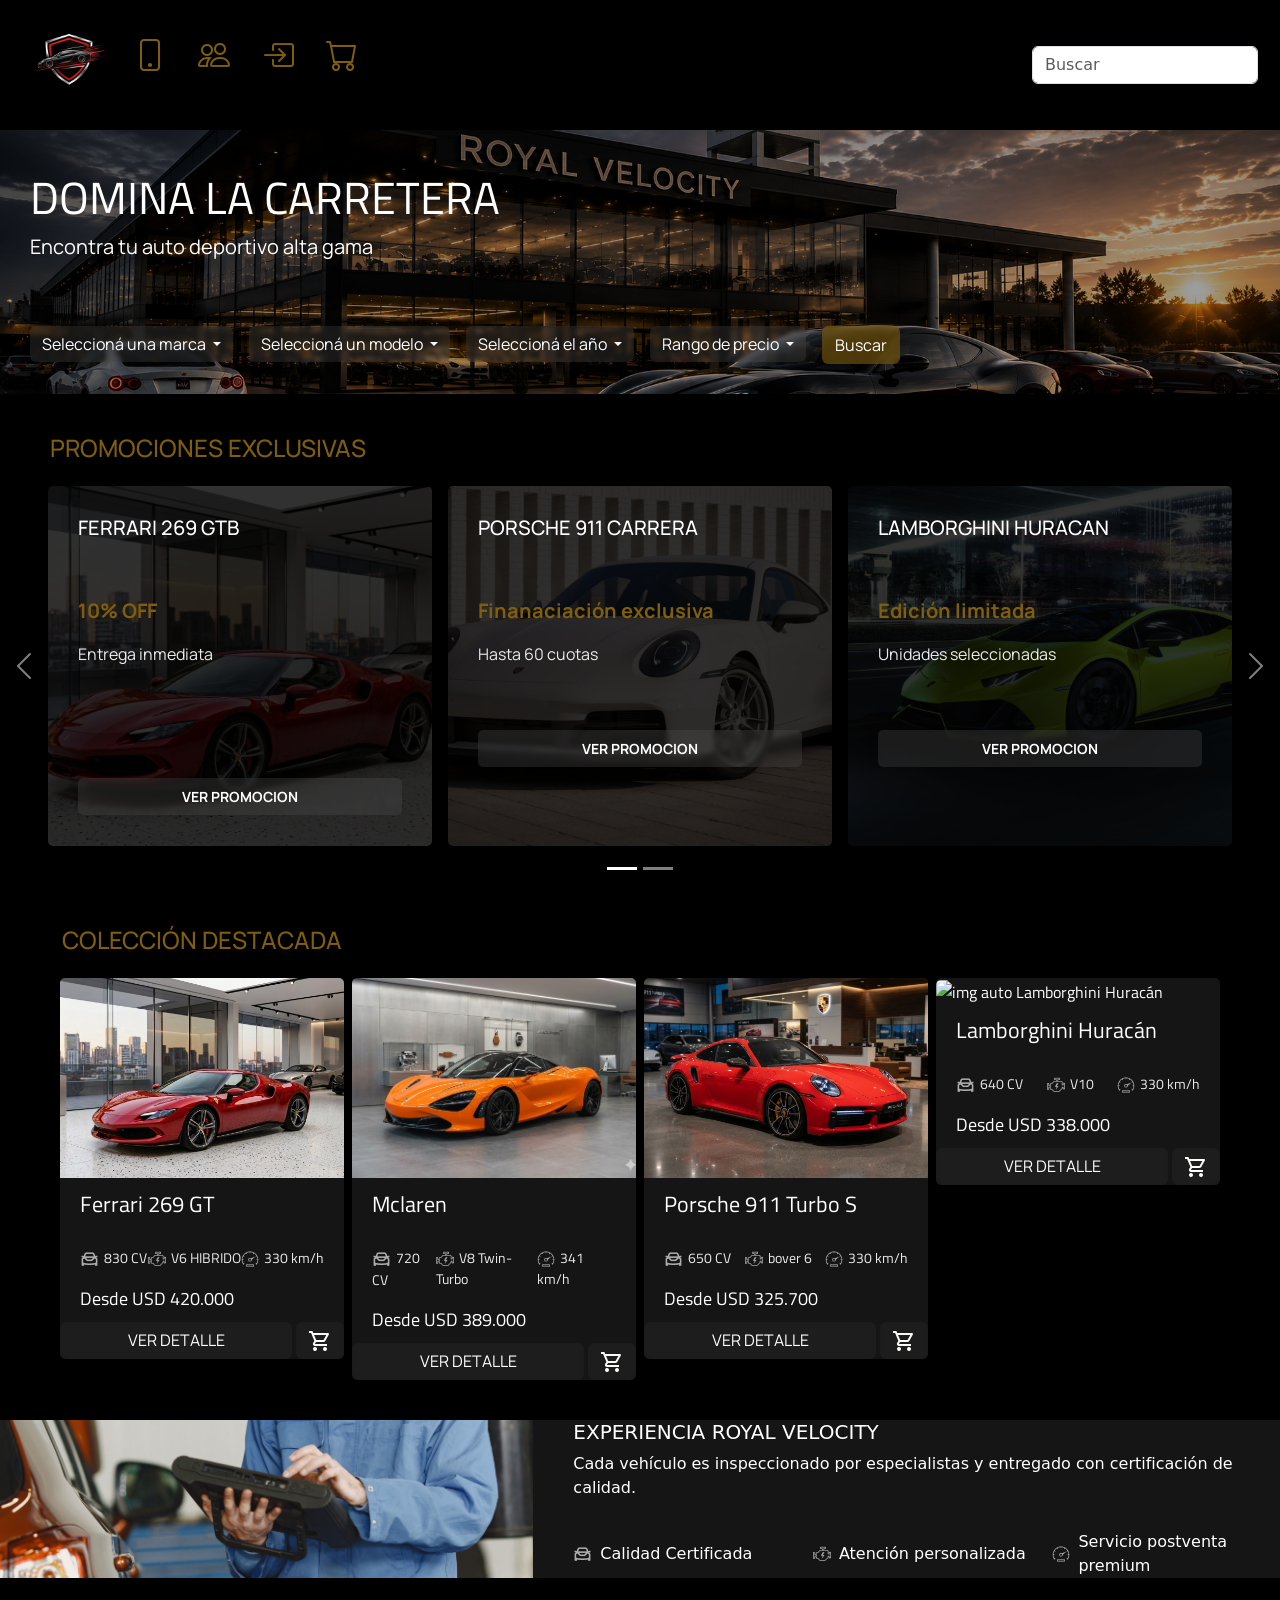
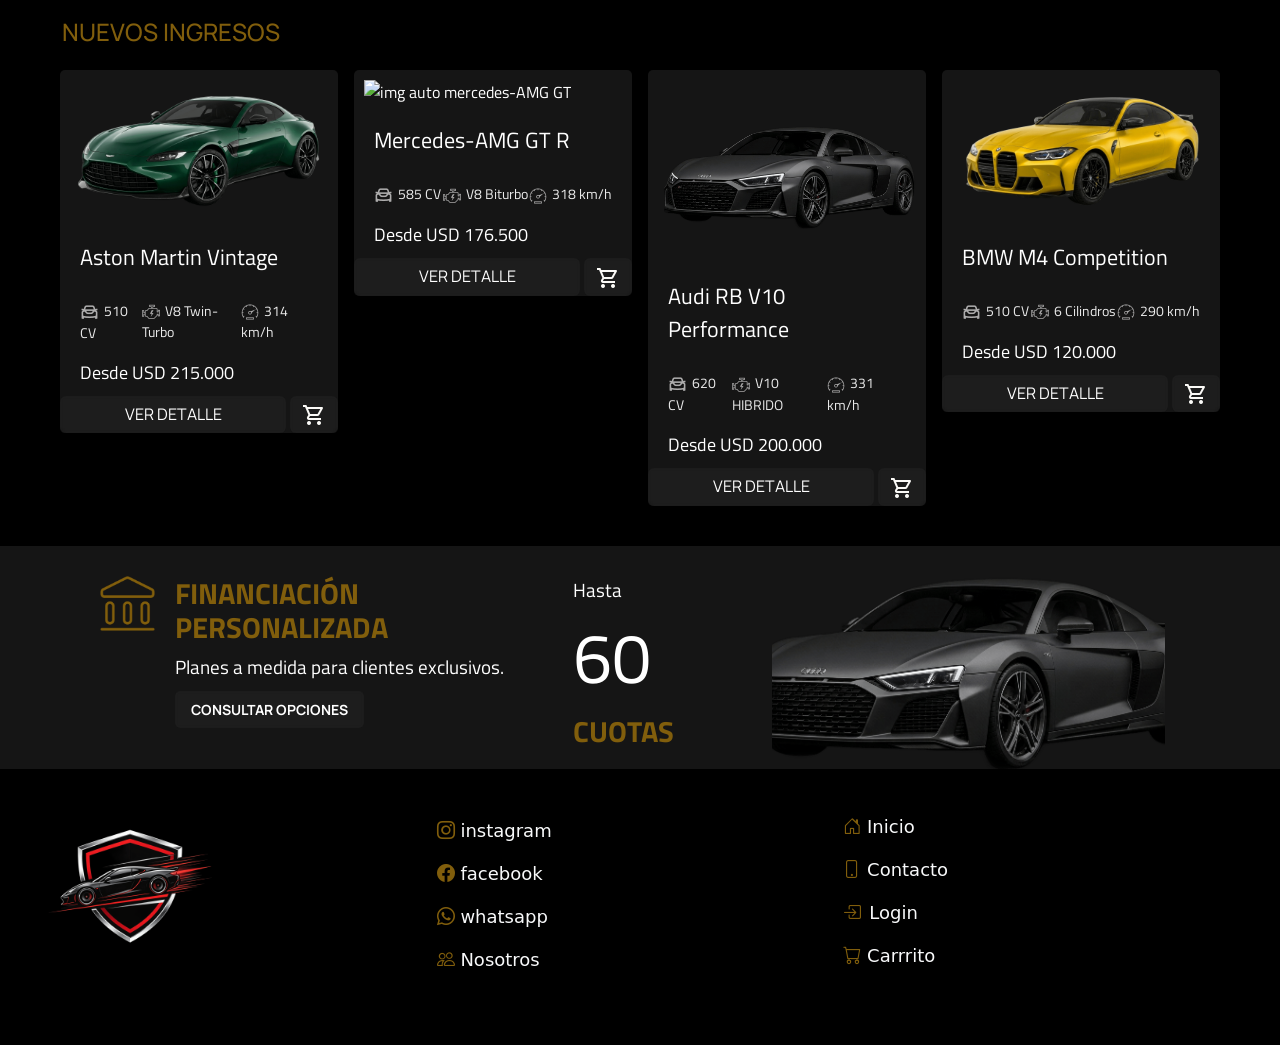
==== commit e0669276: "fix: arregla error en html" ====
--- a/index.html
+++ b/index.html
@@ -17,13 +17,13 @@
 
 <body>
   <header>
-    <nav class="navbar navbar-expand navbar-dark" aria-label="Second navbar" _mstaria-label="416962">
+    <nav class="navbar navbar-expand navbar-dark" aria-label="Second navbar example" _mstaria-label="416962">
       <div class="container-fluid">
-        <div class="collapse navbar-collapse media" id="navbars02">
+        <div class="collapse navbar-collapse media" id="navbarsExample02">
           <ul class="navbar-nav me-auto">
             <li class="nav-item">
               <a class="nav-link active m-1" aria-current="page" href="./index.html"><img class="icon-nav"
-                  src="./assets/img/LogoEmpresa.png" alt="" /></a>
+                  src="./assets/img/LogoEmpresa.png" alt="Logo Empresa" /></a>
             </li>
             <li class="nav-item">
               <a class="nav-link active fs-2 mt-3 me-3" aria-current="page" href="./pages/Contacto.html"><i
@@ -34,8 +34,8 @@
                   class="bi bi-people pages"></i></a>
             </li>
             <li class="nav-item">
-              <a class="nav-link active fs-2 mt-3 me-3" aria-current="page" href="./pages/Login.html"><i
-                  class="bi bi-box-arrow-in-right pages"></i></a>
+              <a class="nav-link active fs-2 mt-3 me-3" aria-current="page" href="./pages/Login.html"
+                data-bs-toggle="modal" data-bs-target="#Login"><i class="bi bi-box-arrow-in-right pages"></i></a>
             </li>
             <li class="nav-item">
               <a class="nav-link active fs-2 mt-3" aria-current="page" href="./pages/PaginaCompra.html"><i
@@ -116,7 +116,9 @@
           </div>
         </div>
         <div class="boton-filtro">
-          <button type="button" class="btn  boton-buscar">Buscar</button>
+          <a href="./pages/detalleCategoria.html">
+            <button type="button" class="btn  boton-buscar">Buscar</button>
+          </a>
         </div>
       </div>
     </section>
@@ -141,6 +143,7 @@
                       <p class="card-text-1">10% OFF</p>
                       <p class="card-text-2">Entrega inmediata</p>
                     </div>
+                    <a href="./pages/Error404.html"></a>
                     <button type="button" class="boton-promo" data-bs-toggle="modal" data-bs-target="#loginModal">VER
                       PROMOCION</button>
                   </div>
@@ -155,7 +158,9 @@
                       <p class="card-text-1">Finanaciación exclusiva</p>
                       <p class="card-text-2">Hasta 60 cuotas</p>
                     </div>
-                    <button type="button" class="boton-promo">VER PROMOCION</button>
+                    <a href="./pages/Error404.html">
+                      <button type="button" class="boton-promo w-100">VER PROMOCION</button>
+                    </a>
                   </div>
                 </div>
               </div>
@@ -168,7 +173,9 @@
                       <p class="card-text-1">Edición limitada</p>
                       <p class="card-text-2">Unidades seleccionadas</p>
                     </div>
-                    <button type="button" class="boton-promo">VER PROMOCION</button>
+                    <a href="./pages/Error404.html">
+                      <button type="button" class="boton-promo w-100">VER PROMOCION</button>
+                    </a>
                   </div>
                 </div>
               </div>
@@ -185,7 +192,9 @@
                       <p class="card-text-1">Carga Gratuita por 3 Años</p>
                       <p class="card-text-2"> Cargador residencial de regalo.</p>
                     </div>
-                    <button type="button" class="boton-promo">VER PROMOCION</button>
+                    <a href="./pages/Error404.html">
+                      <button type="button" class="boton-promo w-100">VER PROMOCION</button>
+                    </a>
                   </div>
                 </div>
               </div>
@@ -198,7 +207,9 @@
                       <p class="card-text-1">Tasa 0% de Lanzamiento</p>
                       <p class="card-text-2">Financiación directa en unidades seleccionadas.</p>
                     </div>
-                    <button type="button" class="boton-promo">VER PROMOCION</button>
+                    <a href="./pages/Error404.html">
+                      <button type="button" class="boton-promo w-100">VER PROMOCION</button>
+                    </a>
                   </div>
                 </div>
               </div>
@@ -212,7 +223,9 @@
                       <p class="card-text-2">Escape de válvulas activas y frenos Brembo®
                         gratis.</p>
                     </div>
-                    <button type="button" class="boton-promo">VER PROMOCION</button>
+                    <a href="./pages/Error404.html">
+                      <button type="button" class="boton-promo w-100">VER PROMOCION</button>
+                    </a>
                   </div>
                 </div>
               </div>
@@ -233,7 +246,7 @@
     </section>
     <section class="destacados container-fluid">
       <h4>COLECCIÓN DESTACADA</h4>
-      <div class="row justify-content-center px-5 g-3">
+      <div class="row justify-content-center px-5 g-2">
         <div class="col-12 col-md-3">
           <div class="card-destacados">
             <img src="./assets/img/ferrariDestacados.png" class="card-img-top card-img-destacados"
@@ -254,9 +267,9 @@
                 <p class="card-text">Desde USD 420.000</p>
               </div>
               <div class="d-flex justify-content-between gap-1">
-                <a href="#" class="btn boton-destacados w-100">VER DETALLE</a>
-                <a href="#" class="btn boton-destacados"><img src="./assets/img/iconoCarrito.png"
-                    alt="icono carrito de carritoCompras"></a>
+                <a href="./pages/detalleproducto.html" class="btn boton-destacados w-100">VER DETALLE</a>
+                <a href="./pages/PaginaCompra.html" class="btn boton-destacados"><img
+                    src="./assets/img/iconoCarrito.png" alt="icono carrito de carritoCompras"></a>
               </div>
             </div>
           </div>
@@ -280,9 +293,9 @@
                 <p class="card-text">Desde USD 389.000</p>
               </div>
               <div class="d-flex justify-content-between gap-1">
-                <a href="#" class="btn boton-destacados w-100">VER DETALLE</a>
-                <a href="#" class="btn boton-destacados"><img src="./assets/img/iconoCarrito.png"
-                    alt="icono carrito de carritoCompras"></a>
+                <a href="./pages/detalleproducto.html" class="btn boton-destacados w-100">VER DETALLE</a>
+                <a href="./pages/PaginaCompra.html" class="btn boton-destacados"><img
+                    src="./assets/img/iconoCarrito.png" alt="icono carrito de carritoCompras"></a>
               </div>
             </div>
           </div>
@@ -307,9 +320,9 @@
                 <p class="card-text">Desde USD 325.700</p>
               </div>
               <div class="d-flex justify-content-between gap-1">
-                <a href="#" class="btn boton-destacados w-100">VER DETALLE</a>
-                <a href="#" class="btn boton-destacados"><img src="./assets/img/iconoCarrito.png"
-                    alt="icono carrito de carritoCompras"></a>
+                <a href="./pages/detalleproducto.html" class="btn boton-destacados w-100">VER DETALLE</a>
+                <a href="./pages/PaginaCompra.html" class="btn boton-destacados"><img
+                    src="./assets/img/iconoCarrito.png" alt="icono carrito de carritoCompras"></a>
               </div>
             </div>
           </div>
@@ -334,9 +347,9 @@
                 <p class="card-text">Desde USD 338.000</p>
               </div>
               <div class="d-flex justify-content-between gap-1">
-                <a href="#" class="btn boton-destacados w-100">VER DETALLE</a>
-                <a href="#" class="btn boton-destacados"><img src="./assets/img/iconoCarrito.png"
-                    alt="icono carrito de carritoCompras" class="carrito"></a>
+                <a href="./pages/detalleproducto.html" class="btn boton-destacados w-100">VER DETALLE</a>
+                <a href="./pages/PaginaCompra.html" class="btn boton-destacados"><img
+                    src="./assets/img/iconoCarrito.png" alt="icono carrito de carritoCompras" class="carrito"></a>
               </div>
             </div>
           </div>
@@ -395,9 +408,9 @@
                 <p class="card-text">Desde USD 215.000</p>
               </div>
               <div class="d-flex justify-content-between gap-1">
-                <a href="#" class="btn boton-destacados w-100">VER DETALLE</a>
-                <a href="#" class="btn boton-destacados"><img src="./assets/img/iconoCarrito.png"
-                    alt="icono carrito de carritoCompras"></a>
+                <a href="./pages/detalleproducto.html" class="btn boton-destacados w-100">VER DETALLE</a>
+                <a href="./pages/PaginaCompra.html" class="btn boton-destacados"><img
+                    src="./assets/img/iconoCarrito.png" alt="icono carrito de carritoCompras"></a>
               </div>
             </div>
           </div>
@@ -421,9 +434,9 @@
                 <p class="card-text">Desde USD 176.500</p>
               </div>
               <div class="d-flex justify-content-between gap-1">
-                <a href="#" class="btn boton-destacados w-100">VER DETALLE</a>
-                <a href="#" class="btn boton-destacados"><img src="./assets/img/iconoCarrito.png"
-                    alt="icono carrito de carritoCompras"></a>
+                <a href="./pages/detalleproducto.html" class="btn boton-destacados w-100">VER DETALLE</a>
+                <a href="./pages/PaginaCompra.html" class="btn boton-destacados"><img
+                    src="./assets/img/iconoCarrito.png" alt="icono carrito de carritoCompras"></a>
               </div>
             </div>
           </div>
@@ -447,9 +460,9 @@
                 <p class="card-text">Desde USD 200.000</p>
               </div>
               <div class="d-flex justify-content-between gap-1">
-                <a href="#" class="btn boton-destacados w-100">VER DETALLE</a>
-                <a href="#" class="btn boton-destacados"><img src="./assets/img/iconoCarrito.png"
-                    alt="icono carrito de carritoCompras"></a>
+                <a href="./pages/detalleproducto.html" class="btn boton-destacados w-100">VER DETALLE</a>
+                <a href="./pages/PaginaCompra.html" class="btn boton-destacados"><img
+                    src="./assets/img/iconoCarrito.png" alt="icono carrito de carritoCompras"></a>
               </div>
             </div>
           </div>
@@ -473,9 +486,9 @@
                 <p class="card-text">Desde USD 120.000</p>
               </div>
               <div class="d-flex justify-content-between gap-1">
-                <a href="#" class="btn boton-destacados w-100">VER DETALLE</a>
-                <a href="#" class="btn boton-destacados"><img src="./assets/img/iconoCarrito.png"
-                    alt="icono carrito de carritoCompras" class="carrito"></a>
+                <a href="./pages/detalleproducto.html" class="btn boton-destacados w-100">VER DETALLE</a>
+                <a href="./pages/PaginaCompra.html" class="btn boton-destacados"><img
+                    src="./assets/img/iconoCarrito.png" alt="icono carrito de carritoCompras" class="carrito"></a>
               </div>
             </div>
           </div>
@@ -547,134 +560,62 @@
       </ul>
     </div>
   </footer>
-  <!-- =========================================================================================
-     CONTENEDOR PRINCIPAL DEL MODAL
-     - class="modal fade": Indica que es un elemento oculto que aparecerá con una animación suave (fade in).
-     - id="loginModal": Es el identificador único. El botón del navbar usa este mismo nombre para saber a qué modal activar.
-     - tabindex="-1": Permite que la modal se pueda cerrar correctamente al presionar la tecla 'Escape'.
-     - aria-labelledby y aria-hidden: Atributos de accesibilidad para lectores de pantalla de personas con discapacidad visual.
-     ========================================================================================= -->
-  <div class="modal fade fondo-login" id="loginModal" tabindex="-1" aria-labelledby="loginModalLabel"
-    aria-hidden="true">
-
-    <!-- class="modal-dialog-centered": Clava la ventana flotante en el centro geométrico exacto de la pantalla (vertical y horizontal) -->
-    <div class="modal-dialog modal-dialog-centered">
-
-      <!-- class="modal-content": Es el recuadro físico de la modal (la caja). 
-         - border-0: Le quita los bordes feos por defecto de Bootstrap.
-         - overflow-hidden: Recorta las esquinas de la imagen o fondo para que respeten los bordes redondeados. -->
-      <div class="modal-content contenedor-modal-login bg-transparent"> <!-- CONTENEDOR PADRE -->
-
-        <!-- class="row g-0": Inicia la grilla interna de Bootstrap para dividir la modal en dos columnas. 
-           - g-0 (gutter-0): Elimina los espacios o rellenos laterales entre las dos columnas para que queden pegadas. -->
-        <div class="row g-0">
-
-          <!-- ==========================================================
-             COLUMNA 1: LA IMAGEN DE FONDO (LADO IZQUIERDO)
-             - class="col-md-6": En tablets grandes y computadoras (md en adelante), ocupa la mitad exacta del ancho (6 de 12 columnas).
-             - d-none d-md-block: Oculta la imagen en celulares (d-none) y la muestra recién en pantallas medianas hacia arriba (d-md-block).
-             ========================================================== -->
-          <div class="col-6">
-            <!-- img-modal-login: Clase personalizada en CSS para darle un tamaño fluido y estético al diseño -->
-            <img src="./assets/img/fotoLogin.png" class="img-modal-login" alt="Concesionaria oficial">
-            <!-- pelicula-negra-modal: Capa oscura translúcida que se encima sobre la foto para mitigar el brillo y dar contraste -->
-            <div class="pelicula-negra-modal"></div>
-          </div>
-
-          <!-- ==========================================================
-             COLUMNA 2: EL FORMULARIO DE LOGIN (LADO DERECHO)
-             - class="col-md-6": Ocupa la otra mitad en computadoras (6 columnas). En celulares, al estar oculta la foto, esta columna se expande al 100%.
-             - p-4: Aplica un relleno interno amplio a los cuatro lados para que los textos respiren.
-             - d-flex flex-column justify-content-center: Usa Flexbox en vertical para centrar el formulario de arriba a abajo.
-             ========================================================== -->
-          <div class="card-formulario col-6 col-md-6 p-4 d-flex flex-column justify-content-center">
-
-            <!-- BOTÓN DE CERRAR (LA CRUZ BLANCA)
-               - class="btn-close btn-close-white": Clase nativa de Bootstrap que dibuja la cruz de cierre de color blanco.
-               - data-bs-dismiss="modal": El atributo mágico de Bootstrap. Le dice al navegador: "Al hacer clic aquí, cierra esta modal".
-               - posicion-boton-cerrar: Clase en CSS para clavarlo arriba a la derecha de esta columna mediante posición absoluta. -->
-            <button type="button" class="btn-close btn-close-white boton-cierre-modal" data-bs-dismiss="modal"
-              aria-label="Close"></button>
-
-            <!-- TÍTULO DE LA MODAL
-               - id="loginModalLabel": Se conecta con el atributo aria-labelledby del contenedor principal para la accesibilidad.
-               - mb-4: Aplica un margen hacia abajo para separarlo del primer campo de texto. -->
-            <h5 class="modal-title mt-3 mb-3" id="loginModalLabel">INGRESAR AL PERFIL</h5>
-
-            <!-- EL FORMULARIO DE ACCESO
-               - action="404.html": Indica que cuando el usuario complete todo correctamente e intente enviar el formulario,
-                 la página lo redirigirá de manera automática al archivo de error 404 debido a que el backend no está desarrollado. -->
-            <form action="404.html">
-
-              <!-- CAMPO DE USUARIO / EMAIL 
-                 - mb-3: Margen inferior estándar de Bootstrap para separar un campo del otro. -->
+  <form>
+    <div class="modal fade fondo-login" id="Login" tabindex="-1" aria-labelledby="loginModalLabel" aria-hidden="true">
+      <div class="modal-dialog modal-dialog-centered">
+        <div class="modal-content contenedor-modal-login bg-transparent"> <!-- CONTENEDOR PADRE -->
+          <div class="row g-0">
+            <div class="col-6">
+              <!-- img-modal-login: Clase personalizada en CSS para darle un tamaño fluido y estético al diseño -->
+              <img src="./assets/img/fotoLogin.png" class="img-modal-login" alt="Concesionaria oficial">
+              <!-- pelicula-negra-modal: Capa oscura translúcida que se encima sobre la foto para mitigar el brillo y dar contraste -->
+              <div class="pelicula-negra-modal"></div>
+            </div>
+            <div class="card-formulario col-6 col-md-6 p-4 d-flex flex-column justify-content-center">
+              <!--   boton cerrar -->
+              <button type="button" class="btn-close btn-close-white boton-cierre-modal" data-bs-dismiss="modal"
+                aria-label="Close"></button>
+              <h5 class="modal-title mt-3 mb-3">INGRESAR AL PERFIL</h5>
+              <!-- campo usuario -->
               <div class="mb-3">
-                <!-- label-modal: Clase en tu CSS para pintar la etiqueta del título en color gris elegante -->
                 <label class="label-modal p-1">USUARIO O EMAIL</label>
-                <!-- form-control: Estiliza la caja de texto nativa de Bootstrap.
-                   - minlength y maxlength: Atributos HTML5 que restringen que el texto tenga entre 4 y 50 caracteres obligatoriamente.
-                   - required: Impide que el formulario se envíe si este campo está vacío. -->
                 <input type="text" class="form-control input-login" minlength="4" maxlength="50"
                   placeholder="Escribe tu usuario" required>
               </div>
-
-              <!-- CAMPO DE CONTRASEÑA -->
+              <!--  campo contraseña -->
               <div class="mb-3">
                 <label class="label-modal p-1">CONTRASEÑA</label>
-                <!-- type="password": Oculta los caracteres transformándolos en puntos negros por seguridad.
-                   - minlength y maxlength: Restringen la contraseña estrictamente entre 8 y 20 caracteres. -->
                 <input type="password" class="form-control input-login" minlength="8" maxlength="20"
                   placeholder="Escribe tu contraseña" required>
               </div>
-
-              <!-- LINK DE RECUPERACIÓN DE CONTRASEÑA 
-                 - text-end: Alinea el enlace completamente hacia el extremo derecho de su contenedor. -->
               <div class="mb-4 text-end">
-                <!-- href="404.html": Redirige al error 404 al hacer clic, cumpliendo con la consigna de funcionalidad no desarrollada. -->
-                <a href="404.html" class="link-recuperar">¿Olvidaste tu contraseña?</a>
-              </div>
-
-              <!-- BOTÓN DE INGRESO PRINCIPAL
-                 - type="submit": Indica que este botón dispara el procesamiento y las validaciones del formulario.
-                 - w-100: Expande el botón para que ocupe todo el ancho horizontal disponible. -->
-              <button type="submit" class="btn boton-ingresar-modal w-100 mb-3">INGRESAR</button>
-
-              <!-- SEPARADOR VISUAL 
-                 - Crea una línea divisoria elegante con el texto "O continuar con" para dar paso al inicio de sesión social. -->
+                <a href="./pages/Error404.html" class="link-recuperar">¿Olvidaste tu contraseña?</a>
+              </div>
+              <a href="./pages/Error404.html">
+                <button class="btn boton-ingresar-modal w-100 mb-3">INGRESAR</button>
+              </a>
               <div class="separador-redes mb-3">
                 <span>O continuar con</span>
               </div>
-
-              <!-- BOTONES DE INICIO SOCIAL (GOOGLE Y FACEBOOK)
-                 - class="d-flex gap-2": Coloca los dos botones uno al lado del otro con una separación controlada (gap). -->
+              <!-- botones redes sociales -->
               <div class="d-flex gap-2">
-                <!-- Ambos botones apuntan a "404.html" ya que simulan la API de inicio de sesión de terceros -->
-                <a href="404.html" class="btn boton-redes w-100 d-flex align-items-center justify-content-center gap-2">
+                <a href="./pages/Error404.html"
+                  class="btn boton-redes w-100 d-flex align-items-center justify-content-center gap-2">
                   Google
                 </a>
-                <a href="404.html" class="btn boton-redes w-100 d-flex align-items-center justify-content-center gap-2">
+                <a href="./pages/Error404.html"
+                  class="btn boton-redes w-100 d-flex align-items-center justify-content-center gap-2">
                   Facebook
                 </a>
               </div>
-            </form>
-          </div>
-        </div>
+  </form>
+  </div>
+  </div>
 
-        <!-- BOTÓN DEL NAVBAR (COMENTADO DE EJEMPLO)
-           - data-bs-toggle="modal": Le avisa a Bootstrap que este botón tiene la propiedad de abrir un elemento flotante.
-           - data-bs-target="#loginModal": Enlace magnético directo. Al hacer clic, busca el ID de la línea 1 y abre esta modal exacta. -->
-        <!-- <button type="button" class="btn btn-login-navbar" data-bs-toggle="modal" data-bs-target="#loginModal">
-        Iniciar Sesión
-      </button> -->
+  </div>
+  </div>
+  </div>
 
-      </div>
-    </div>
-  </div>
-
-  <!-- Botón que va dentro de tu barra de navegación (Navbar) -->
-  <!-- <button type="button" class="btn btn-login-navbar" data-bs-toggle="modal" data-bs-target="#loginModal">
-  Iniciar Sesión
-</button> -->
   </div>
   </div>
   </div>
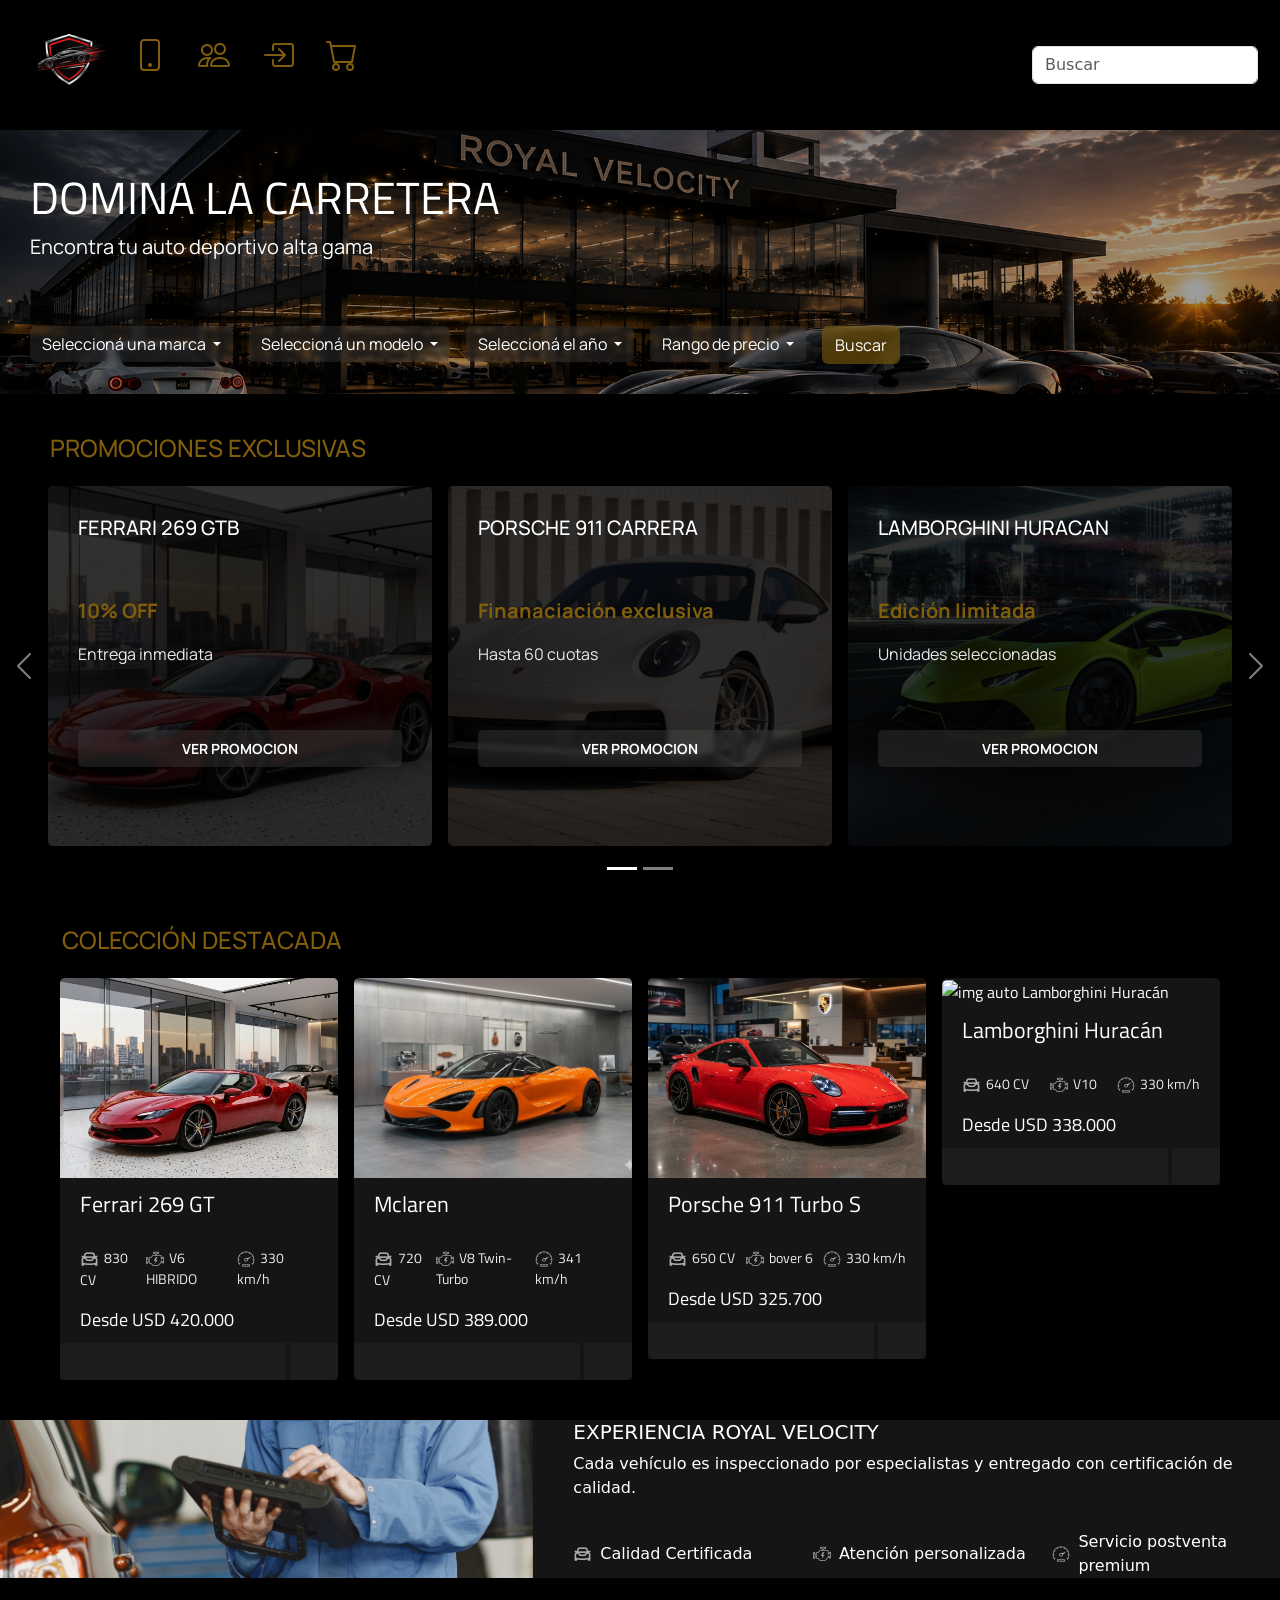
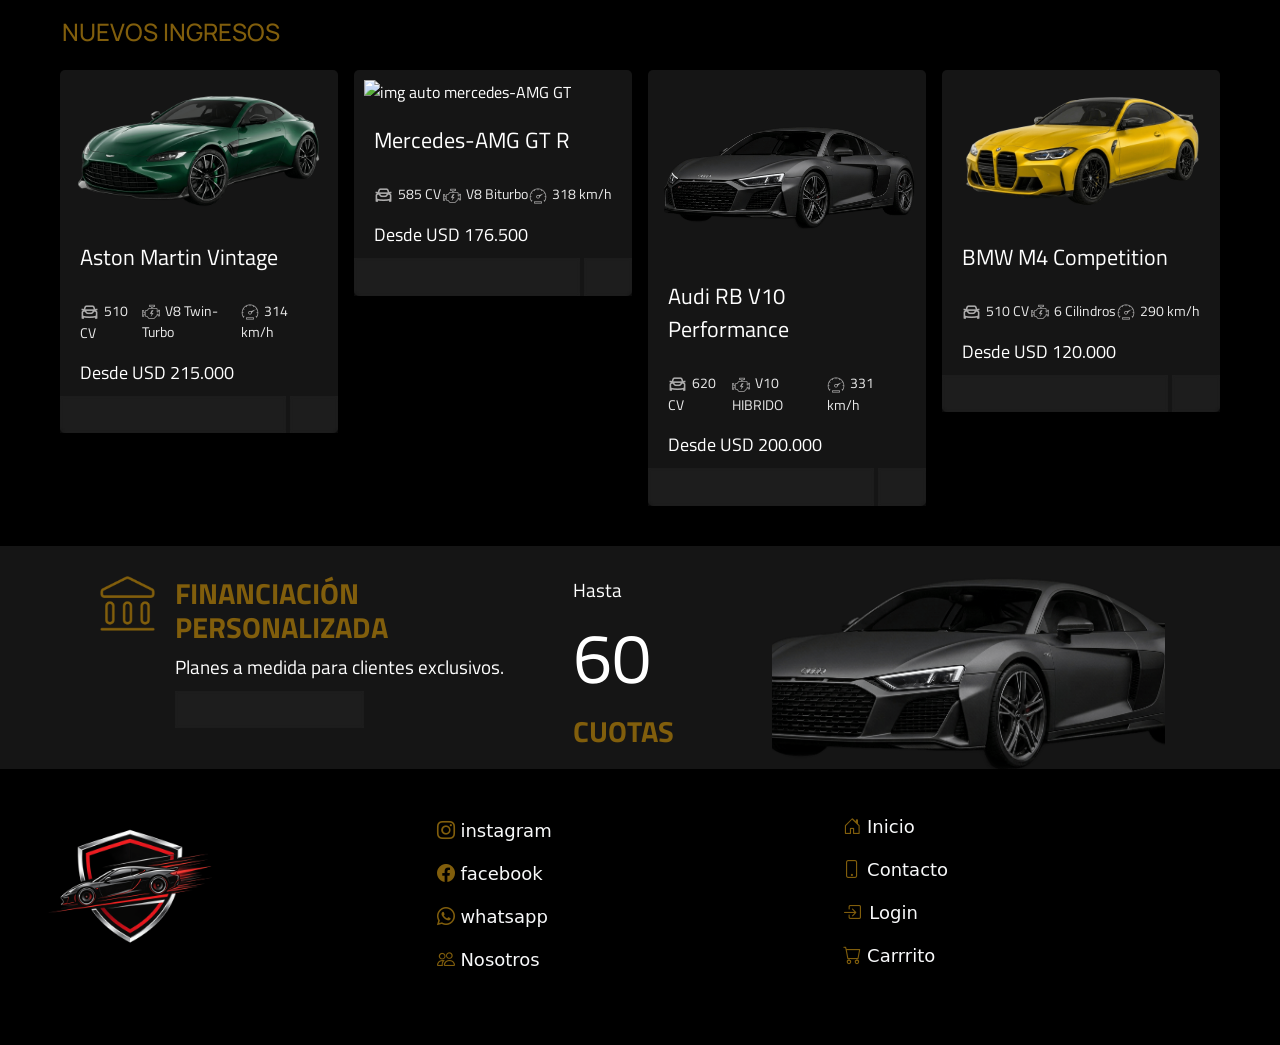
==== commit 915e7408: "Merge pull request #41 from luciollanos1234-eng/feature/navbar fix:borrar example" ====
--- a/index.html
+++ b/index.html
@@ -17,13 +17,13 @@
 
 <body>
   <header>
-    <nav class="navbar navbar-expand navbar-dark" aria-label="Second navbar example" _mstaria-label="416962">
+    <nav class="navbar navbar-expand navbar-dark" aria-label="Second navbar" _mstaria-label="416962">
       <div class="container-fluid">
-        <div class="collapse navbar-collapse media" id="navbarsExample02">
+        <div class="collapse navbar-collapse media" id="navbars02">
           <ul class="navbar-nav me-auto">
             <li class="nav-item">
               <a class="nav-link active m-1" aria-current="page" href="./index.html"><img class="icon-nav"
-                  src="./assets/img/LogoEmpresa.png" alt="Logo Empresa" /></a>
+                  src="./assets/img/LogoEmpresa.png" alt="" /></a>
             </li>
             <li class="nav-item">
               <a class="nav-link active fs-2 mt-3 me-3" aria-current="page" href="./pages/Contacto.html"><i
@@ -34,8 +34,8 @@
                   class="bi bi-people pages"></i></a>
             </li>
             <li class="nav-item">
-              <a class="nav-link active fs-2 mt-3 me-3" aria-current="page" href="./pages/Login.html"
-                data-bs-toggle="modal" data-bs-target="#Login"><i class="bi bi-box-arrow-in-right pages"></i></a>
+              <a class="nav-link active fs-2 mt-3 me-3" aria-current="page" href="./pages/Login.html"><i
+                  class="bi bi-box-arrow-in-right pages"></i></a>
             </li>
             <li class="nav-item">
               <a class="nav-link active fs-2 mt-3" aria-current="page" href="./pages/PaginaCompra.html"><i
@@ -116,9 +116,7 @@
           </div>
         </div>
         <div class="boton-filtro">
-          <a href="./pages/detalleCategoria.html">
-            <button type="button" class="btn  boton-buscar">Buscar</button>
-          </a>
+          <button type="button" class="btn  boton-buscar">Buscar</button>
         </div>
       </div>
     </section>
@@ -143,7 +141,6 @@
                       <p class="card-text-1">10% OFF</p>
                       <p class="card-text-2">Entrega inmediata</p>
                     </div>
-                    <a href="./pages/Error404.html"></a>
                     <button type="button" class="boton-promo" data-bs-toggle="modal" data-bs-target="#loginModal">VER
                       PROMOCION</button>
                   </div>
@@ -158,9 +155,7 @@
                       <p class="card-text-1">Finanaciación exclusiva</p>
                       <p class="card-text-2">Hasta 60 cuotas</p>
                     </div>
-                    <a href="./pages/Error404.html">
-                      <button type="button" class="boton-promo w-100">VER PROMOCION</button>
-                    </a>
+                    <button type="button" class="boton-promo">VER PROMOCION</button>
                   </div>
                 </div>
               </div>
@@ -173,9 +168,7 @@
                       <p class="card-text-1">Edición limitada</p>
                       <p class="card-text-2">Unidades seleccionadas</p>
                     </div>
-                    <a href="./pages/Error404.html">
-                      <button type="button" class="boton-promo w-100">VER PROMOCION</button>
-                    </a>
+                    <button type="button" class="boton-promo">VER PROMOCION</button>
                   </div>
                 </div>
               </div>
@@ -192,9 +185,7 @@
                       <p class="card-text-1">Carga Gratuita por 3 Años</p>
                       <p class="card-text-2"> Cargador residencial de regalo.</p>
                     </div>
-                    <a href="./pages/Error404.html">
-                      <button type="button" class="boton-promo w-100">VER PROMOCION</button>
-                    </a>
+                    <button type="button" class="boton-promo">VER PROMOCION</button>
                   </div>
                 </div>
               </div>
@@ -207,9 +198,7 @@
                       <p class="card-text-1">Tasa 0% de Lanzamiento</p>
                       <p class="card-text-2">Financiación directa en unidades seleccionadas.</p>
                     </div>
-                    <a href="./pages/Error404.html">
-                      <button type="button" class="boton-promo w-100">VER PROMOCION</button>
-                    </a>
+                    <button type="button" class="boton-promo">VER PROMOCION</button>
                   </div>
                 </div>
               </div>
@@ -223,9 +212,7 @@
                       <p class="card-text-2">Escape de válvulas activas y frenos Brembo®
                         gratis.</p>
                     </div>
-                    <a href="./pages/Error404.html">
-                      <button type="button" class="boton-promo w-100">VER PROMOCION</button>
-                    </a>
+                    <button type="button" class="boton-promo">VER PROMOCION</button>
                   </div>
                 </div>
               </div>
@@ -246,7 +233,7 @@
     </section>
     <section class="destacados container-fluid">
       <h4>COLECCIÓN DESTACADA</h4>
-      <div class="row justify-content-center px-5 g-2">
+      <div class="row justify-content-center px-5 g-3">
         <div class="col-12 col-md-3">
           <div class="card-destacados">
             <img src="./assets/img/ferrariDestacados.png" class="card-img-top card-img-destacados"
@@ -267,9 +254,9 @@
                 <p class="card-text">Desde USD 420.000</p>
               </div>
               <div class="d-flex justify-content-between gap-1">
-                <a href="./pages/detalleproducto.html" class="btn boton-destacados w-100">VER DETALLE</a>
-                <a href="./pages/PaginaCompra.html" class="btn boton-destacados"><img
-                    src="./assets/img/iconoCarrito.png" alt="icono carrito de carritoCompras"></a>
+                <a href="#" class="btn boton-destacados w-100">VER DETALLE</a>
+                <a href="#" class="btn boton-destacados"><img src="./assets/img/iconoCarrito.png"
+                    alt="icono carrito de carritoCompras"></a>
               </div>
             </div>
           </div>
@@ -293,9 +280,9 @@
                 <p class="card-text">Desde USD 389.000</p>
               </div>
               <div class="d-flex justify-content-between gap-1">
-                <a href="./pages/detalleproducto.html" class="btn boton-destacados w-100">VER DETALLE</a>
-                <a href="./pages/PaginaCompra.html" class="btn boton-destacados"><img
-                    src="./assets/img/iconoCarrito.png" alt="icono carrito de carritoCompras"></a>
+                <a href="#" class="btn boton-destacados w-100">VER DETALLE</a>
+                <a href="#" class="btn boton-destacados"><img src="./assets/img/iconoCarrito.png"
+                    alt="icono carrito de carritoCompras"></a>
               </div>
             </div>
           </div>
@@ -320,9 +307,9 @@
                 <p class="card-text">Desde USD 325.700</p>
               </div>
               <div class="d-flex justify-content-between gap-1">
-                <a href="./pages/detalleproducto.html" class="btn boton-destacados w-100">VER DETALLE</a>
-                <a href="./pages/PaginaCompra.html" class="btn boton-destacados"><img
-                    src="./assets/img/iconoCarrito.png" alt="icono carrito de carritoCompras"></a>
+                <a href="#" class="btn boton-destacados w-100">VER DETALLE</a>
+                <a href="#" class="btn boton-destacados"><img src="./assets/img/iconoCarrito.png"
+                    alt="icono carrito de carritoCompras"></a>
               </div>
             </div>
           </div>
@@ -347,9 +334,9 @@
                 <p class="card-text">Desde USD 338.000</p>
               </div>
               <div class="d-flex justify-content-between gap-1">
-                <a href="./pages/detalleproducto.html" class="btn boton-destacados w-100">VER DETALLE</a>
-                <a href="./pages/PaginaCompra.html" class="btn boton-destacados"><img
-                    src="./assets/img/iconoCarrito.png" alt="icono carrito de carritoCompras" class="carrito"></a>
+                <a href="#" class="btn boton-destacados w-100">VER DETALLE</a>
+                <a href="#" class="btn boton-destacados"><img src="./assets/img/iconoCarrito.png"
+                    alt="icono carrito de carritoCompras" class="carrito"></a>
               </div>
             </div>
           </div>
@@ -408,9 +395,9 @@
                 <p class="card-text">Desde USD 215.000</p>
               </div>
               <div class="d-flex justify-content-between gap-1">
-                <a href="./pages/detalleproducto.html" class="btn boton-destacados w-100">VER DETALLE</a>
-                <a href="./pages/PaginaCompra.html" class="btn boton-destacados"><img
-                    src="./assets/img/iconoCarrito.png" alt="icono carrito de carritoCompras"></a>
+                <a href="#" class="btn boton-destacados w-100">VER DETALLE</a>
+                <a href="#" class="btn boton-destacados"><img src="./assets/img/iconoCarrito.png"
+                    alt="icono carrito de carritoCompras"></a>
               </div>
             </div>
           </div>
@@ -434,9 +421,9 @@
                 <p class="card-text">Desde USD 176.500</p>
               </div>
               <div class="d-flex justify-content-between gap-1">
-                <a href="./pages/detalleproducto.html" class="btn boton-destacados w-100">VER DETALLE</a>
-                <a href="./pages/PaginaCompra.html" class="btn boton-destacados"><img
-                    src="./assets/img/iconoCarrito.png" alt="icono carrito de carritoCompras"></a>
+                <a href="#" class="btn boton-destacados w-100">VER DETALLE</a>
+                <a href="#" class="btn boton-destacados"><img src="./assets/img/iconoCarrito.png"
+                    alt="icono carrito de carritoCompras"></a>
               </div>
             </div>
           </div>
@@ -460,9 +447,9 @@
                 <p class="card-text">Desde USD 200.000</p>
               </div>
               <div class="d-flex justify-content-between gap-1">
-                <a href="./pages/detalleproducto.html" class="btn boton-destacados w-100">VER DETALLE</a>
-                <a href="./pages/PaginaCompra.html" class="btn boton-destacados"><img
-                    src="./assets/img/iconoCarrito.png" alt="icono carrito de carritoCompras"></a>
+                <a href="#" class="btn boton-destacados w-100">VER DETALLE</a>
+                <a href="#" class="btn boton-destacados"><img src="./assets/img/iconoCarrito.png"
+                    alt="icono carrito de carritoCompras"></a>
               </div>
             </div>
           </div>
@@ -486,9 +473,9 @@
                 <p class="card-text">Desde USD 120.000</p>
               </div>
               <div class="d-flex justify-content-between gap-1">
-                <a href="./pages/detalleproducto.html" class="btn boton-destacados w-100">VER DETALLE</a>
-                <a href="./pages/PaginaCompra.html" class="btn boton-destacados"><img
-                    src="./assets/img/iconoCarrito.png" alt="icono carrito de carritoCompras" class="carrito"></a>
+                <a href="#" class="btn boton-destacados w-100">VER DETALLE</a>
+                <a href="#" class="btn boton-destacados"><img src="./assets/img/iconoCarrito.png"
+                    alt="icono carrito de carritoCompras" class="carrito"></a>
               </div>
             </div>
           </div>
@@ -560,62 +547,134 @@
       </ul>
     </div>
   </footer>
-  <form>
-    <div class="modal fade fondo-login" id="Login" tabindex="-1" aria-labelledby="loginModalLabel" aria-hidden="true">
-      <div class="modal-dialog modal-dialog-centered">
-        <div class="modal-content contenedor-modal-login bg-transparent"> <!-- CONTENEDOR PADRE -->
-          <div class="row g-0">
-            <div class="col-6">
-              <!-- img-modal-login: Clase personalizada en CSS para darle un tamaño fluido y estético al diseño -->
-              <img src="./assets/img/fotoLogin.png" class="img-modal-login" alt="Concesionaria oficial">
-              <!-- pelicula-negra-modal: Capa oscura translúcida que se encima sobre la foto para mitigar el brillo y dar contraste -->
-              <div class="pelicula-negra-modal"></div>
-            </div>
-            <div class="card-formulario col-6 col-md-6 p-4 d-flex flex-column justify-content-center">
-              <!--   boton cerrar -->
-              <button type="button" class="btn-close btn-close-white boton-cierre-modal" data-bs-dismiss="modal"
-                aria-label="Close"></button>
-              <h5 class="modal-title mt-3 mb-3">INGRESAR AL PERFIL</h5>
-              <!-- campo usuario -->
+  <!-- =========================================================================================
+     CONTENEDOR PRINCIPAL DEL MODAL
+     - class="modal fade": Indica que es un elemento oculto que aparecerá con una animación suave (fade in).
+     - id="loginModal": Es el identificador único. El botón del navbar usa este mismo nombre para saber a qué modal activar.
+     - tabindex="-1": Permite que la modal se pueda cerrar correctamente al presionar la tecla 'Escape'.
+     - aria-labelledby y aria-hidden: Atributos de accesibilidad para lectores de pantalla de personas con discapacidad visual.
+     ========================================================================================= -->
+  <div class="modal fade fondo-login" id="loginModal" tabindex="-1" aria-labelledby="loginModalLabel"
+    aria-hidden="true">
+
+    <!-- class="modal-dialog-centered": Clava la ventana flotante en el centro geométrico exacto de la pantalla (vertical y horizontal) -->
+    <div class="modal-dialog modal-dialog-centered">
+
+      <!-- class="modal-content": Es el recuadro físico de la modal (la caja). 
+         - border-0: Le quita los bordes feos por defecto de Bootstrap.
+         - overflow-hidden: Recorta las esquinas de la imagen o fondo para que respeten los bordes redondeados. -->
+      <div class="modal-content contenedor-modal-login bg-transparent"> <!-- CONTENEDOR PADRE -->
+
+        <!-- class="row g-0": Inicia la grilla interna de Bootstrap para dividir la modal en dos columnas. 
+           - g-0 (gutter-0): Elimina los espacios o rellenos laterales entre las dos columnas para que queden pegadas. -->
+        <div class="row g-0">
+
+          <!-- ==========================================================
+             COLUMNA 1: LA IMAGEN DE FONDO (LADO IZQUIERDO)
+             - class="col-md-6": En tablets grandes y computadoras (md en adelante), ocupa la mitad exacta del ancho (6 de 12 columnas).
+             - d-none d-md-block: Oculta la imagen en celulares (d-none) y la muestra recién en pantallas medianas hacia arriba (d-md-block).
+             ========================================================== -->
+          <div class="col-6">
+            <!-- img-modal-login: Clase personalizada en CSS para darle un tamaño fluido y estético al diseño -->
+            <img src="./assets/img/fotoLogin.png" class="img-modal-login" alt="Concesionaria oficial">
+            <!-- pelicula-negra-modal: Capa oscura translúcida que se encima sobre la foto para mitigar el brillo y dar contraste -->
+            <div class="pelicula-negra-modal"></div>
+          </div>
+
+          <!-- ==========================================================
+             COLUMNA 2: EL FORMULARIO DE LOGIN (LADO DERECHO)
+             - class="col-md-6": Ocupa la otra mitad en computadoras (6 columnas). En celulares, al estar oculta la foto, esta columna se expande al 100%.
+             - p-4: Aplica un relleno interno amplio a los cuatro lados para que los textos respiren.
+             - d-flex flex-column justify-content-center: Usa Flexbox en vertical para centrar el formulario de arriba a abajo.
+             ========================================================== -->
+          <div class="card-formulario col-6 col-md-6 p-4 d-flex flex-column justify-content-center">
+
+            <!-- BOTÓN DE CERRAR (LA CRUZ BLANCA)
+               - class="btn-close btn-close-white": Clase nativa de Bootstrap que dibuja la cruz de cierre de color blanco.
+               - data-bs-dismiss="modal": El atributo mágico de Bootstrap. Le dice al navegador: "Al hacer clic aquí, cierra esta modal".
+               - posicion-boton-cerrar: Clase en CSS para clavarlo arriba a la derecha de esta columna mediante posición absoluta. -->
+            <button type="button" class="btn-close btn-close-white boton-cierre-modal" data-bs-dismiss="modal"
+              aria-label="Close"></button>
+
+            <!-- TÍTULO DE LA MODAL
+               - id="loginModalLabel": Se conecta con el atributo aria-labelledby del contenedor principal para la accesibilidad.
+               - mb-4: Aplica un margen hacia abajo para separarlo del primer campo de texto. -->
+            <h5 class="modal-title mt-3 mb-3" id="loginModalLabel">INGRESAR AL PERFIL</h5>
+
+            <!-- EL FORMULARIO DE ACCESO
+               - action="404.html": Indica que cuando el usuario complete todo correctamente e intente enviar el formulario,
+                 la página lo redirigirá de manera automática al archivo de error 404 debido a que el backend no está desarrollado. -->
+            <form action="404.html">
+
+              <!-- CAMPO DE USUARIO / EMAIL 
+                 - mb-3: Margen inferior estándar de Bootstrap para separar un campo del otro. -->
               <div class="mb-3">
+                <!-- label-modal: Clase en tu CSS para pintar la etiqueta del título en color gris elegante -->
                 <label class="label-modal p-1">USUARIO O EMAIL</label>
+                <!-- form-control: Estiliza la caja de texto nativa de Bootstrap.
+                   - minlength y maxlength: Atributos HTML5 que restringen que el texto tenga entre 4 y 50 caracteres obligatoriamente.
+                   - required: Impide que el formulario se envíe si este campo está vacío. -->
                 <input type="text" class="form-control input-login" minlength="4" maxlength="50"
                   placeholder="Escribe tu usuario" required>
               </div>
-              <!--  campo contraseña -->
+
+              <!-- CAMPO DE CONTRASEÑA -->
               <div class="mb-3">
                 <label class="label-modal p-1">CONTRASEÑA</label>
+                <!-- type="password": Oculta los caracteres transformándolos en puntos negros por seguridad.
+                   - minlength y maxlength: Restringen la contraseña estrictamente entre 8 y 20 caracteres. -->
                 <input type="password" class="form-control input-login" minlength="8" maxlength="20"
                   placeholder="Escribe tu contraseña" required>
               </div>
+
+              <!-- LINK DE RECUPERACIÓN DE CONTRASEÑA 
+                 - text-end: Alinea el enlace completamente hacia el extremo derecho de su contenedor. -->
               <div class="mb-4 text-end">
-                <a href="./pages/Error404.html" class="link-recuperar">¿Olvidaste tu contraseña?</a>
-              </div>
-              <a href="./pages/Error404.html">
-                <button class="btn boton-ingresar-modal w-100 mb-3">INGRESAR</button>
-              </a>
+                <!-- href="404.html": Redirige al error 404 al hacer clic, cumpliendo con la consigna de funcionalidad no desarrollada. -->
+                <a href="404.html" class="link-recuperar">¿Olvidaste tu contraseña?</a>
+              </div>
+
+              <!-- BOTÓN DE INGRESO PRINCIPAL
+                 - type="submit": Indica que este botón dispara el procesamiento y las validaciones del formulario.
+                 - w-100: Expande el botón para que ocupe todo el ancho horizontal disponible. -->
+              <button type="submit" class="btn boton-ingresar-modal w-100 mb-3">INGRESAR</button>
+
+              <!-- SEPARADOR VISUAL 
+                 - Crea una línea divisoria elegante con el texto "O continuar con" para dar paso al inicio de sesión social. -->
               <div class="separador-redes mb-3">
                 <span>O continuar con</span>
               </div>
-              <!-- botones redes sociales -->
+
+              <!-- BOTONES DE INICIO SOCIAL (GOOGLE Y FACEBOOK)
+                 - class="d-flex gap-2": Coloca los dos botones uno al lado del otro con una separación controlada (gap). -->
               <div class="d-flex gap-2">
-                <a href="./pages/Error404.html"
-                  class="btn boton-redes w-100 d-flex align-items-center justify-content-center gap-2">
+                <!-- Ambos botones apuntan a "404.html" ya que simulan la API de inicio de sesión de terceros -->
+                <a href="404.html" class="btn boton-redes w-100 d-flex align-items-center justify-content-center gap-2">
                   Google
                 </a>
-                <a href="./pages/Error404.html"
-                  class="btn boton-redes w-100 d-flex align-items-center justify-content-center gap-2">
+                <a href="404.html" class="btn boton-redes w-100 d-flex align-items-center justify-content-center gap-2">
                   Facebook
                 </a>
               </div>
-  </form>
+            </form>
+          </div>
+        </div>
+
+        <!-- BOTÓN DEL NAVBAR (COMENTADO DE EJEMPLO)
+           - data-bs-toggle="modal": Le avisa a Bootstrap que este botón tiene la propiedad de abrir un elemento flotante.
+           - data-bs-target="#loginModal": Enlace magnético directo. Al hacer clic, busca el ID de la línea 1 y abre esta modal exacta. -->
+        <!-- <button type="button" class="btn btn-login-navbar" data-bs-toggle="modal" data-bs-target="#loginModal">
+        Iniciar Sesión
+      </button> -->
+
+      </div>
+    </div>
   </div>
-  </div>
-
-  </div>
-  </div>
-  </div>
-
+
+  <!-- Botón que va dentro de tu barra de navegación (Navbar) -->
+  <!-- <button type="button" class="btn btn-login-navbar" data-bs-toggle="modal" data-bs-target="#loginModal">
+  Iniciar Sesión
+</button> -->
   </div>
   </div>
   </div>
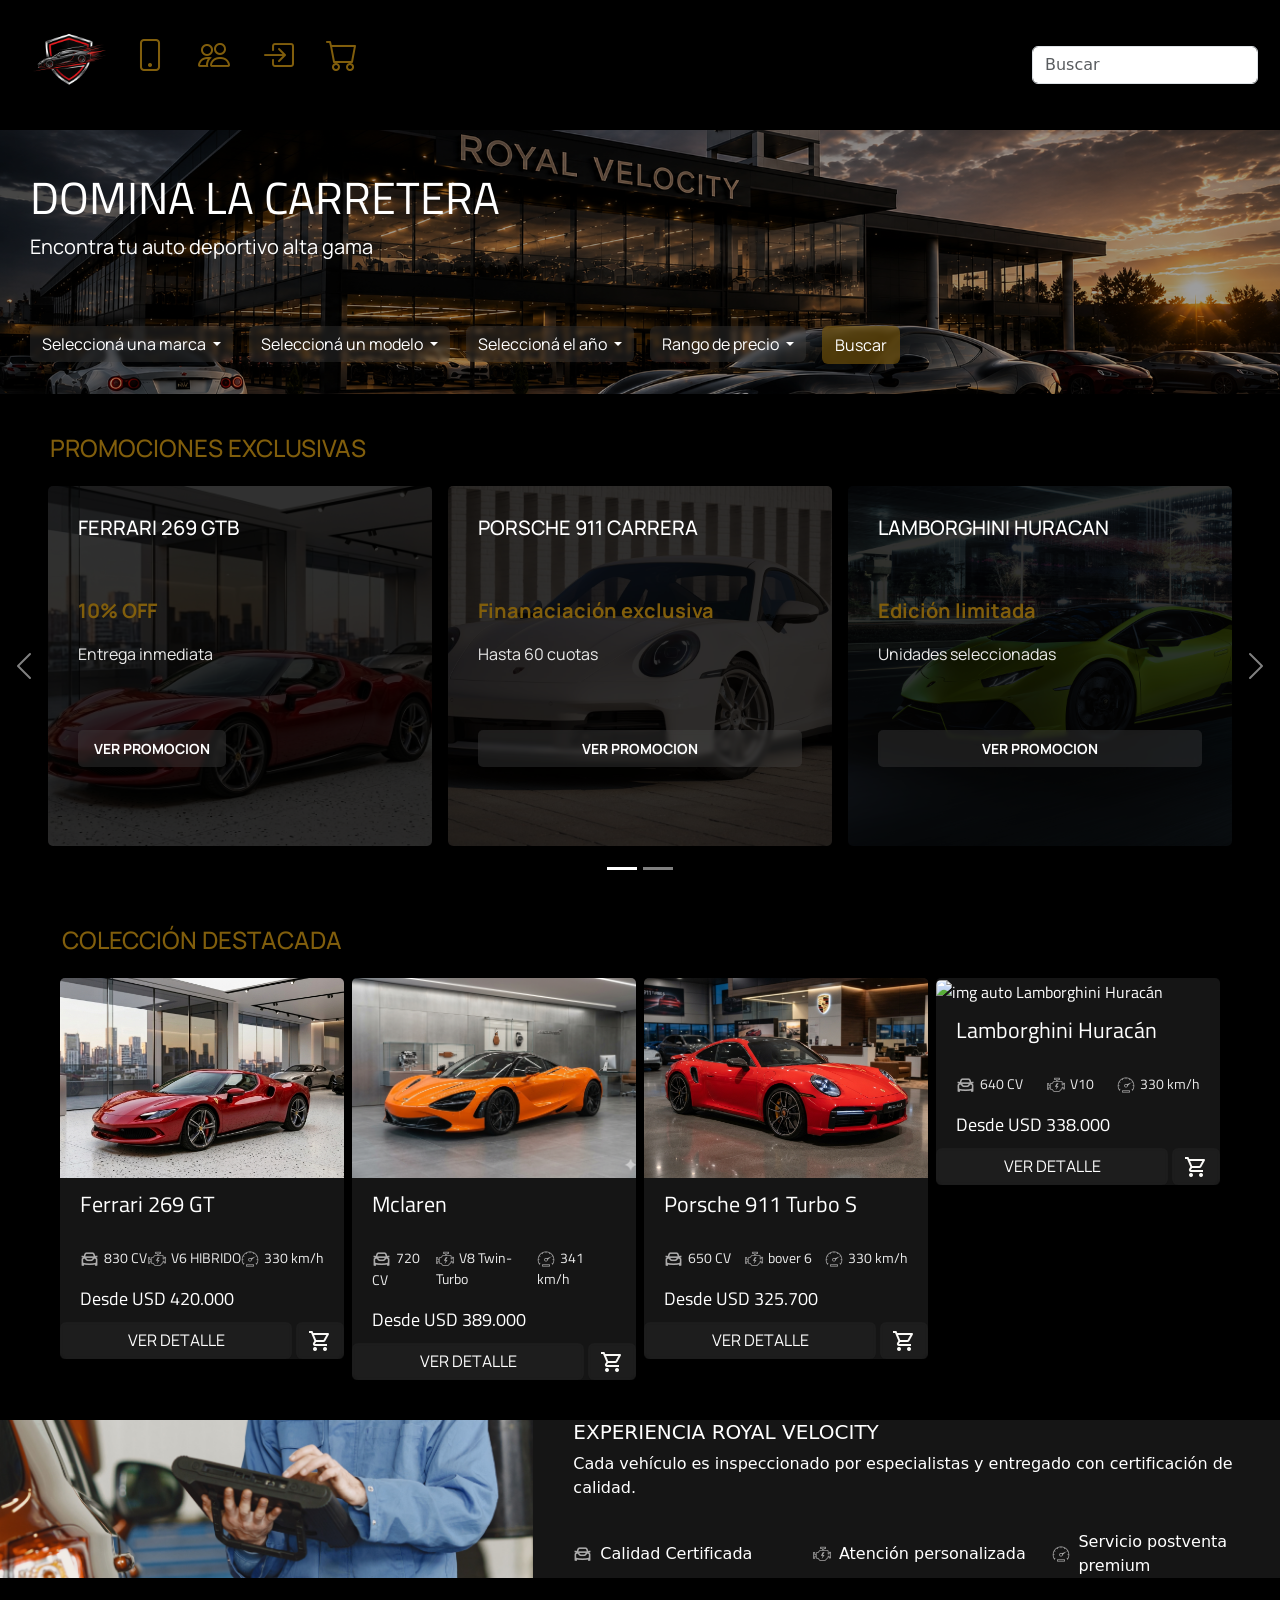
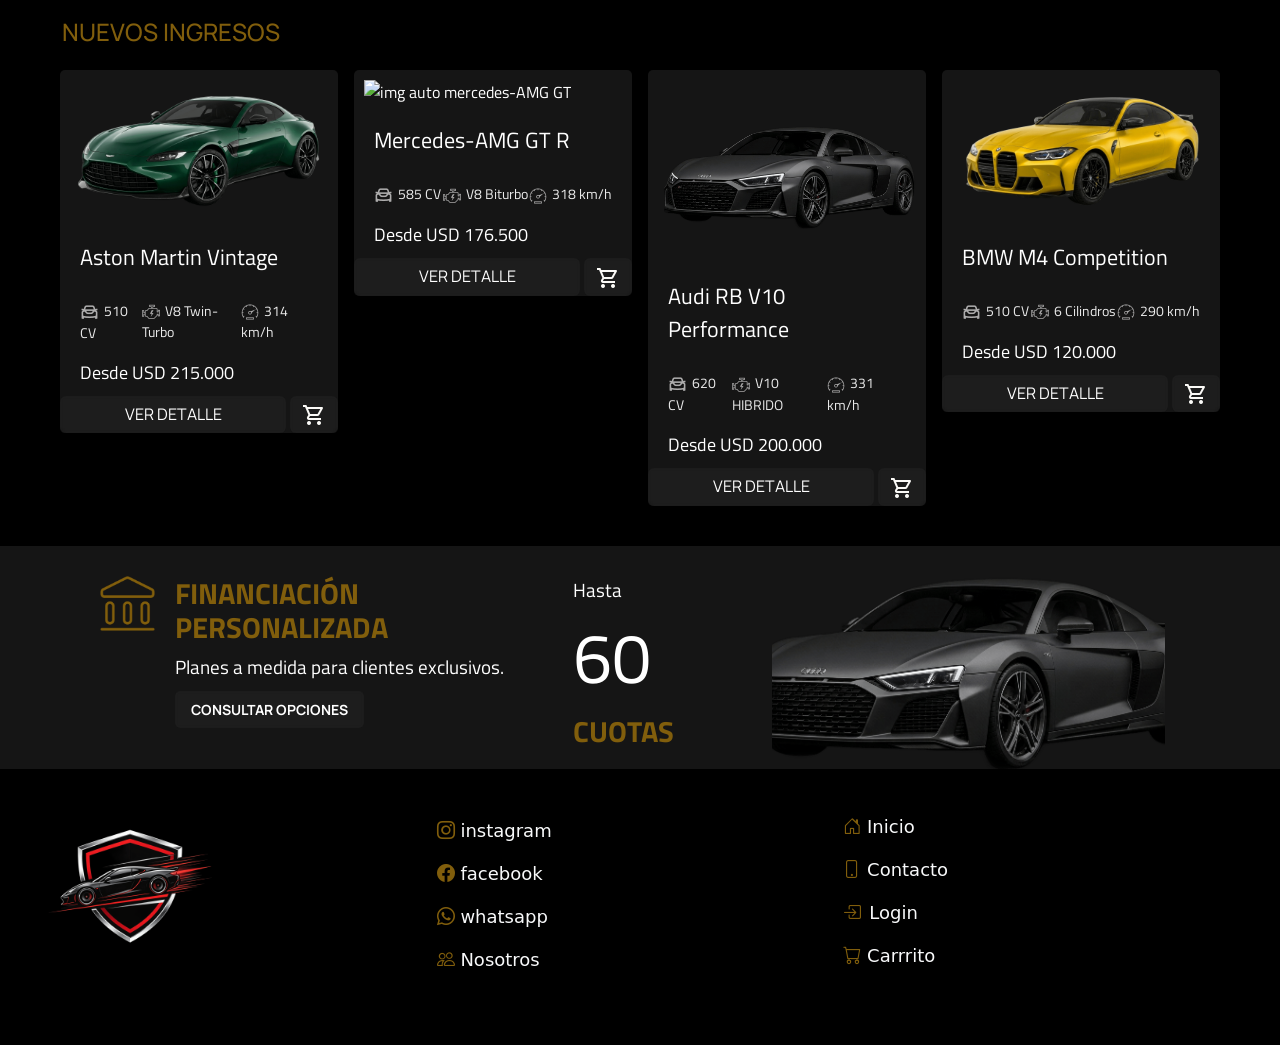
==== commit 91187640: "fix: arregla error en html" ====
--- a/index.html
+++ b/index.html
@@ -17,13 +17,13 @@
 
 <body>
   <header>
-    <nav class="navbar navbar-expand navbar-dark" aria-label="Second navbar" _mstaria-label="416962">
+    <nav class="navbar navbar-expand navbar-dark" aria-label="Second navbar example" _mstaria-label="416962">
       <div class="container-fluid">
-        <div class="collapse navbar-collapse media" id="navbars02">
+        <div class="collapse navbar-collapse media" id="navbarsExample02">
           <ul class="navbar-nav me-auto">
             <li class="nav-item">
               <a class="nav-link active m-1" aria-current="page" href="./index.html"><img class="icon-nav"
-                  src="./assets/img/LogoEmpresa.png" alt="" /></a>
+                  src="./assets/img/LogoEmpresa.png" alt="Logo Empresa" /></a>
             </li>
             <li class="nav-item">
               <a class="nav-link active fs-2 mt-3 me-3" aria-current="page" href="./pages/Contacto.html"><i
@@ -34,8 +34,8 @@
                   class="bi bi-people pages"></i></a>
             </li>
             <li class="nav-item">
-              <a class="nav-link active fs-2 mt-3 me-3" aria-current="page" href="./pages/Login.html"><i
-                  class="bi bi-box-arrow-in-right pages"></i></a>
+              <a class="nav-link active fs-2 mt-3 me-3" aria-current="page" href="./pages/Login.html"
+                data-bs-toggle="modal" data-bs-target="#Login"><i class="bi bi-box-arrow-in-right pages"></i></a>
             </li>
             <li class="nav-item">
               <a class="nav-link active fs-2 mt-3" aria-current="page" href="./pages/PaginaCompra.html"><i
@@ -116,7 +116,9 @@
           </div>
         </div>
         <div class="boton-filtro">
-          <button type="button" class="btn  boton-buscar">Buscar</button>
+          <a href="./pages/detalleCategoria.html">
+            <button type="button" class="btn  boton-buscar">Buscar</button>
+          </a>
         </div>
       </div>
     </section>
@@ -141,8 +143,10 @@
                       <p class="card-text-1">10% OFF</p>
                       <p class="card-text-2">Entrega inmediata</p>
                     </div>
-                    <button type="button" class="boton-promo" data-bs-toggle="modal" data-bs-target="#loginModal">VER
-                      PROMOCION</button>
+                    <a href="./pages/Error404.html">
+                      <button type="button" class="boton-promo" data-bs-toggle="modal" data-bs-target="#loginModal">VER
+                        PROMOCION</button>
+                    </a>
                   </div>
                 </div>
               </div>
@@ -155,7 +159,9 @@
                       <p class="card-text-1">Finanaciación exclusiva</p>
                       <p class="card-text-2">Hasta 60 cuotas</p>
                     </div>
-                    <button type="button" class="boton-promo">VER PROMOCION</button>
+                    <a href="./pages/Error404.html">
+                      <button type="button" class="boton-promo w-100">VER PROMOCION</button>
+                    </a>
                   </div>
                 </div>
               </div>
@@ -168,7 +174,9 @@
                       <p class="card-text-1">Edición limitada</p>
                       <p class="card-text-2">Unidades seleccionadas</p>
                     </div>
-                    <button type="button" class="boton-promo">VER PROMOCION</button>
+                    <a href="./pages/Error404.html">
+                      <button type="button" class="boton-promo w-100">VER PROMOCION</button>
+                    </a>
                   </div>
                 </div>
               </div>
@@ -185,7 +193,9 @@
                       <p class="card-text-1">Carga Gratuita por 3 Años</p>
                       <p class="card-text-2"> Cargador residencial de regalo.</p>
                     </div>
-                    <button type="button" class="boton-promo">VER PROMOCION</button>
+                    <a href="./pages/Error404.html">
+                      <button type="button" class="boton-promo w-100">VER PROMOCION</button>
+                    </a>
                   </div>
                 </div>
               </div>
@@ -198,7 +208,9 @@
                       <p class="card-text-1">Tasa 0% de Lanzamiento</p>
                       <p class="card-text-2">Financiación directa en unidades seleccionadas.</p>
                     </div>
-                    <button type="button" class="boton-promo">VER PROMOCION</button>
+                    <a href="./pages/Error404.html">
+                      <button type="button" class="boton-promo w-100">VER PROMOCION</button>
+                    </a>
                   </div>
                 </div>
               </div>
@@ -212,7 +224,9 @@
                       <p class="card-text-2">Escape de válvulas activas y frenos Brembo®
                         gratis.</p>
                     </div>
-                    <button type="button" class="boton-promo">VER PROMOCION</button>
+                    <a href="./pages/Error404.html">
+                      <button type="button" class="boton-promo w-100">VER PROMOCION</button>
+                    </a>
                   </div>
                 </div>
               </div>
@@ -233,7 +247,7 @@
     </section>
     <section class="destacados container-fluid">
       <h4>COLECCIÓN DESTACADA</h4>
-      <div class="row justify-content-center px-5 g-3">
+      <div class="row justify-content-center px-5 g-2">
         <div class="col-12 col-md-3">
           <div class="card-destacados">
             <img src="./assets/img/ferrariDestacados.png" class="card-img-top card-img-destacados"
@@ -254,9 +268,9 @@
                 <p class="card-text">Desde USD 420.000</p>
               </div>
               <div class="d-flex justify-content-between gap-1">
-                <a href="#" class="btn boton-destacados w-100">VER DETALLE</a>
-                <a href="#" class="btn boton-destacados"><img src="./assets/img/iconoCarrito.png"
-                    alt="icono carrito de carritoCompras"></a>
+                <a href="./pages/detalleproducto.html" class="btn boton-destacados w-100">VER DETALLE</a>
+                <a href="./pages/PaginaCompra.html" class="btn boton-destacados"><img
+                    src="./assets/img/iconoCarrito.png" alt="icono carrito de carritoCompras"></a>
               </div>
             </div>
           </div>
@@ -280,9 +294,9 @@
                 <p class="card-text">Desde USD 389.000</p>
               </div>
               <div class="d-flex justify-content-between gap-1">
-                <a href="#" class="btn boton-destacados w-100">VER DETALLE</a>
-                <a href="#" class="btn boton-destacados"><img src="./assets/img/iconoCarrito.png"
-                    alt="icono carrito de carritoCompras"></a>
+                <a href="./pages/detalleproducto.html" class="btn boton-destacados w-100">VER DETALLE</a>
+                <a href="./pages/PaginaCompra.html" class="btn boton-destacados"><img
+                    src="./assets/img/iconoCarrito.png" alt="icono carrito de carritoCompras"></a>
               </div>
             </div>
           </div>
@@ -307,9 +321,9 @@
                 <p class="card-text">Desde USD 325.700</p>
               </div>
               <div class="d-flex justify-content-between gap-1">
-                <a href="#" class="btn boton-destacados w-100">VER DETALLE</a>
-                <a href="#" class="btn boton-destacados"><img src="./assets/img/iconoCarrito.png"
-                    alt="icono carrito de carritoCompras"></a>
+                <a href="./pages/detalleproducto.html" class="btn boton-destacados w-100">VER DETALLE</a>
+                <a href="./pages/PaginaCompra.html" class="btn boton-destacados"><img
+                    src="./assets/img/iconoCarrito.png" alt="icono carrito de carritoCompras"></a>
               </div>
             </div>
           </div>
@@ -334,9 +348,9 @@
                 <p class="card-text">Desde USD 338.000</p>
               </div>
               <div class="d-flex justify-content-between gap-1">
-                <a href="#" class="btn boton-destacados w-100">VER DETALLE</a>
-                <a href="#" class="btn boton-destacados"><img src="./assets/img/iconoCarrito.png"
-                    alt="icono carrito de carritoCompras" class="carrito"></a>
+                <a href="./pages/detalleproducto.html" class="btn boton-destacados w-100">VER DETALLE</a>
+                <a href="./pages/PaginaCompra.html" class="btn boton-destacados"><img
+                    src="./assets/img/iconoCarrito.png" alt="icono carrito de carritoCompras" class="carrito"></a>
               </div>
             </div>
           </div>
@@ -395,9 +409,9 @@
                 <p class="card-text">Desde USD 215.000</p>
               </div>
               <div class="d-flex justify-content-between gap-1">
-                <a href="#" class="btn boton-destacados w-100">VER DETALLE</a>
-                <a href="#" class="btn boton-destacados"><img src="./assets/img/iconoCarrito.png"
-                    alt="icono carrito de carritoCompras"></a>
+                <a href="./pages/detalleproducto.html" class="btn boton-destacados w-100">VER DETALLE</a>
+                <a href="./pages/PaginaCompra.html" class="btn boton-destacados"><img
+                    src="./assets/img/iconoCarrito.png" alt="icono carrito de carritoCompras"></a>
               </div>
             </div>
           </div>
@@ -421,9 +435,9 @@
                 <p class="card-text">Desde USD 176.500</p>
               </div>
               <div class="d-flex justify-content-between gap-1">
-                <a href="#" class="btn boton-destacados w-100">VER DETALLE</a>
-                <a href="#" class="btn boton-destacados"><img src="./assets/img/iconoCarrito.png"
-                    alt="icono carrito de carritoCompras"></a>
+                <a href="./pages/detalleproducto.html" class="btn boton-destacados w-100">VER DETALLE</a>
+                <a href="./pages/PaginaCompra.html" class="btn boton-destacados"><img
+                    src="./assets/img/iconoCarrito.png" alt="icono carrito de carritoCompras"></a>
               </div>
             </div>
           </div>
@@ -447,9 +461,9 @@
                 <p class="card-text">Desde USD 200.000</p>
               </div>
               <div class="d-flex justify-content-between gap-1">
-                <a href="#" class="btn boton-destacados w-100">VER DETALLE</a>
-                <a href="#" class="btn boton-destacados"><img src="./assets/img/iconoCarrito.png"
-                    alt="icono carrito de carritoCompras"></a>
+                <a href="./pages/detalleproducto.html" class="btn boton-destacados w-100">VER DETALLE</a>
+                <a href="./pages/PaginaCompra.html" class="btn boton-destacados"><img
+                    src="./assets/img/iconoCarrito.png" alt="icono carrito de carritoCompras"></a>
               </div>
             </div>
           </div>
@@ -473,9 +487,9 @@
                 <p class="card-text">Desde USD 120.000</p>
               </div>
               <div class="d-flex justify-content-between gap-1">
-                <a href="#" class="btn boton-destacados w-100">VER DETALLE</a>
-                <a href="#" class="btn boton-destacados"><img src="./assets/img/iconoCarrito.png"
-                    alt="icono carrito de carritoCompras" class="carrito"></a>
+                <a href="./pages/detalleproducto.html" class="btn boton-destacados w-100">VER DETALLE</a>
+                <a href="./pages/PaginaCompra.html" class="btn boton-destacados"><img
+                    src="./assets/img/iconoCarrito.png" alt="icono carrito de carritoCompras" class="carrito"></a>
               </div>
             </div>
           </div>
@@ -547,134 +561,62 @@
       </ul>
     </div>
   </footer>
-  <!-- =========================================================================================
-     CONTENEDOR PRINCIPAL DEL MODAL
-     - class="modal fade": Indica que es un elemento oculto que aparecerá con una animación suave (fade in).
-     - id="loginModal": Es el identificador único. El botón del navbar usa este mismo nombre para saber a qué modal activar.
-     - tabindex="-1": Permite que la modal se pueda cerrar correctamente al presionar la tecla 'Escape'.
-     - aria-labelledby y aria-hidden: Atributos de accesibilidad para lectores de pantalla de personas con discapacidad visual.
-     ========================================================================================= -->
-  <div class="modal fade fondo-login" id="loginModal" tabindex="-1" aria-labelledby="loginModalLabel"
-    aria-hidden="true">
-
-    <!-- class="modal-dialog-centered": Clava la ventana flotante en el centro geométrico exacto de la pantalla (vertical y horizontal) -->
-    <div class="modal-dialog modal-dialog-centered">
-
-      <!-- class="modal-content": Es el recuadro físico de la modal (la caja). 
-         - border-0: Le quita los bordes feos por defecto de Bootstrap.
-         - overflow-hidden: Recorta las esquinas de la imagen o fondo para que respeten los bordes redondeados. -->
-      <div class="modal-content contenedor-modal-login bg-transparent"> <!-- CONTENEDOR PADRE -->
-
-        <!-- class="row g-0": Inicia la grilla interna de Bootstrap para dividir la modal en dos columnas. 
-           - g-0 (gutter-0): Elimina los espacios o rellenos laterales entre las dos columnas para que queden pegadas. -->
-        <div class="row g-0">
-
-          <!-- ==========================================================
-             COLUMNA 1: LA IMAGEN DE FONDO (LADO IZQUIERDO)
-             - class="col-md-6": En tablets grandes y computadoras (md en adelante), ocupa la mitad exacta del ancho (6 de 12 columnas).
-             - d-none d-md-block: Oculta la imagen en celulares (d-none) y la muestra recién en pantallas medianas hacia arriba (d-md-block).
-             ========================================================== -->
-          <div class="col-6">
-            <!-- img-modal-login: Clase personalizada en CSS para darle un tamaño fluido y estético al diseño -->
-            <img src="./assets/img/fotoLogin.png" class="img-modal-login" alt="Concesionaria oficial">
-            <!-- pelicula-negra-modal: Capa oscura translúcida que se encima sobre la foto para mitigar el brillo y dar contraste -->
-            <div class="pelicula-negra-modal"></div>
-          </div>
-
-          <!-- ==========================================================
-             COLUMNA 2: EL FORMULARIO DE LOGIN (LADO DERECHO)
-             - class="col-md-6": Ocupa la otra mitad en computadoras (6 columnas). En celulares, al estar oculta la foto, esta columna se expande al 100%.
-             - p-4: Aplica un relleno interno amplio a los cuatro lados para que los textos respiren.
-             - d-flex flex-column justify-content-center: Usa Flexbox en vertical para centrar el formulario de arriba a abajo.
-             ========================================================== -->
-          <div class="card-formulario col-6 col-md-6 p-4 d-flex flex-column justify-content-center">
-
-            <!-- BOTÓN DE CERRAR (LA CRUZ BLANCA)
-               - class="btn-close btn-close-white": Clase nativa de Bootstrap que dibuja la cruz de cierre de color blanco.
-               - data-bs-dismiss="modal": El atributo mágico de Bootstrap. Le dice al navegador: "Al hacer clic aquí, cierra esta modal".
-               - posicion-boton-cerrar: Clase en CSS para clavarlo arriba a la derecha de esta columna mediante posición absoluta. -->
-            <button type="button" class="btn-close btn-close-white boton-cierre-modal" data-bs-dismiss="modal"
-              aria-label="Close"></button>
-
-            <!-- TÍTULO DE LA MODAL
-               - id="loginModalLabel": Se conecta con el atributo aria-labelledby del contenedor principal para la accesibilidad.
-               - mb-4: Aplica un margen hacia abajo para separarlo del primer campo de texto. -->
-            <h5 class="modal-title mt-3 mb-3" id="loginModalLabel">INGRESAR AL PERFIL</h5>
-
-            <!-- EL FORMULARIO DE ACCESO
-               - action="404.html": Indica que cuando el usuario complete todo correctamente e intente enviar el formulario,
-                 la página lo redirigirá de manera automática al archivo de error 404 debido a que el backend no está desarrollado. -->
-            <form action="404.html">
-
-              <!-- CAMPO DE USUARIO / EMAIL 
-                 - mb-3: Margen inferior estándar de Bootstrap para separar un campo del otro. -->
+  <form>
+    <div class="modal fade fondo-login" id="Login" tabindex="-1" aria-labelledby="loginModalLabel" aria-hidden="true">
+      <div class="modal-dialog modal-dialog-centered">
+        <div class="modal-content contenedor-modal-login bg-transparent"> <!-- CONTENEDOR PADRE -->
+          <div class="row g-0">
+            <div class="col-6">
+              <!-- img-modal-login: Clase personalizada en CSS para darle un tamaño fluido y estético al diseño -->
+              <img src="./assets/img/fotoLogin.png" class="img-modal-login" alt="Concesionaria oficial">
+              <!-- pelicula-negra-modal: Capa oscura translúcida que se encima sobre la foto para mitigar el brillo y dar contraste -->
+              <div class="pelicula-negra-modal"></div>
+            </div>
+            <div class="card-formulario col-6 col-md-6 p-4 d-flex flex-column justify-content-center">
+              <!--   boton cerrar -->
+              <button type="button" class="btn-close btn-close-white boton-cierre-modal" data-bs-dismiss="modal"
+                aria-label="Close"></button>
+              <h5 class="modal-title mt-3 mb-3">INGRESAR AL PERFIL</h5>
+              <!-- campo usuario -->
               <div class="mb-3">
-                <!-- label-modal: Clase en tu CSS para pintar la etiqueta del título en color gris elegante -->
                 <label class="label-modal p-1">USUARIO O EMAIL</label>
-                <!-- form-control: Estiliza la caja de texto nativa de Bootstrap.
-                   - minlength y maxlength: Atributos HTML5 que restringen que el texto tenga entre 4 y 50 caracteres obligatoriamente.
-                   - required: Impide que el formulario se envíe si este campo está vacío. -->
                 <input type="text" class="form-control input-login" minlength="4" maxlength="50"
                   placeholder="Escribe tu usuario" required>
               </div>
-
-              <!-- CAMPO DE CONTRASEÑA -->
+              <!--  campo contraseña -->
               <div class="mb-3">
                 <label class="label-modal p-1">CONTRASEÑA</label>
-                <!-- type="password": Oculta los caracteres transformándolos en puntos negros por seguridad.
-                   - minlength y maxlength: Restringen la contraseña estrictamente entre 8 y 20 caracteres. -->
                 <input type="password" class="form-control input-login" minlength="8" maxlength="20"
                   placeholder="Escribe tu contraseña" required>
               </div>
-
-              <!-- LINK DE RECUPERACIÓN DE CONTRASEÑA 
-                 - text-end: Alinea el enlace completamente hacia el extremo derecho de su contenedor. -->
               <div class="mb-4 text-end">
-                <!-- href="404.html": Redirige al error 404 al hacer clic, cumpliendo con la consigna de funcionalidad no desarrollada. -->
-                <a href="404.html" class="link-recuperar">¿Olvidaste tu contraseña?</a>
-              </div>
-
-              <!-- BOTÓN DE INGRESO PRINCIPAL
-                 - type="submit": Indica que este botón dispara el procesamiento y las validaciones del formulario.
-                 - w-100: Expande el botón para que ocupe todo el ancho horizontal disponible. -->
-              <button type="submit" class="btn boton-ingresar-modal w-100 mb-3">INGRESAR</button>
-
-              <!-- SEPARADOR VISUAL 
-                 - Crea una línea divisoria elegante con el texto "O continuar con" para dar paso al inicio de sesión social. -->
+                <a href="./pages/Error404.html" class="link-recuperar">¿Olvidaste tu contraseña?</a>
+              </div>
+              <a href="./pages/Error404.html">
+                <button class="btn boton-ingresar-modal w-100 mb-3">INGRESAR</button>
+              </a>
               <div class="separador-redes mb-3">
                 <span>O continuar con</span>
               </div>
-
-              <!-- BOTONES DE INICIO SOCIAL (GOOGLE Y FACEBOOK)
-                 - class="d-flex gap-2": Coloca los dos botones uno al lado del otro con una separación controlada (gap). -->
+              <!-- botones redes sociales -->
               <div class="d-flex gap-2">
-                <!-- Ambos botones apuntan a "404.html" ya que simulan la API de inicio de sesión de terceros -->
-                <a href="404.html" class="btn boton-redes w-100 d-flex align-items-center justify-content-center gap-2">
+                <a href="./pages/Error404.html"
+                  class="btn boton-redes w-100 d-flex align-items-center justify-content-center gap-2">
                   Google
                 </a>
-                <a href="404.html" class="btn boton-redes w-100 d-flex align-items-center justify-content-center gap-2">
+                <a href="./pages/Error404.html"
+                  class="btn boton-redes w-100 d-flex align-items-center justify-content-center gap-2">
                   Facebook
                 </a>
               </div>
-            </form>
-          </div>
-        </div>
+  </form>
+  </div>
+  </div>
 
-        <!-- BOTÓN DEL NAVBAR (COMENTADO DE EJEMPLO)
-           - data-bs-toggle="modal": Le avisa a Bootstrap que este botón tiene la propiedad de abrir un elemento flotante.
-           - data-bs-target="#loginModal": Enlace magnético directo. Al hacer clic, busca el ID de la línea 1 y abre esta modal exacta. -->
-        <!-- <button type="button" class="btn btn-login-navbar" data-bs-toggle="modal" data-bs-target="#loginModal">
-        Iniciar Sesión
-      </button> -->
+  </div>
+  </div>
+  </div>
 
-      </div>
-    </div>
-  </div>
-
-  <!-- Botón que va dentro de tu barra de navegación (Navbar) -->
-  <!-- <button type="button" class="btn btn-login-navbar" data-bs-toggle="modal" data-bs-target="#loginModal">
-  Iniciar Sesión
-</button> -->
   </div>
   </div>
   </div>
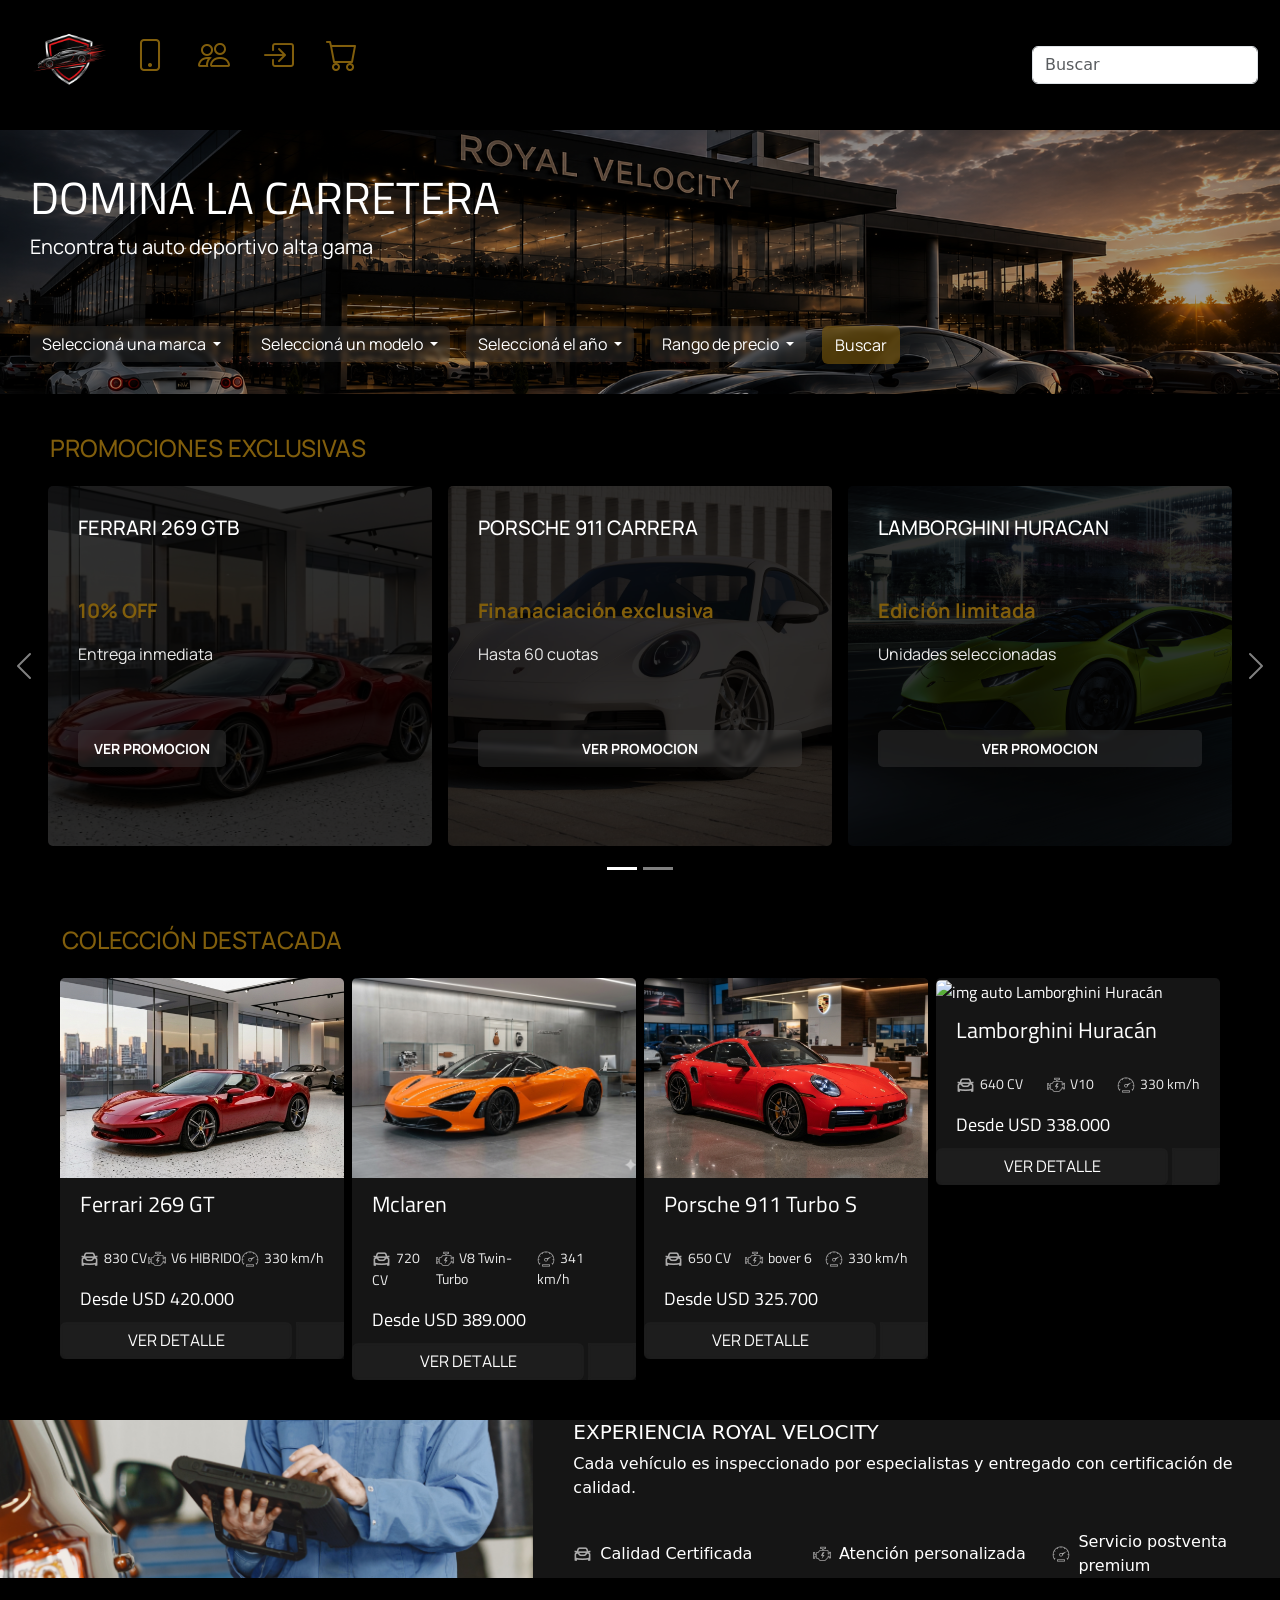
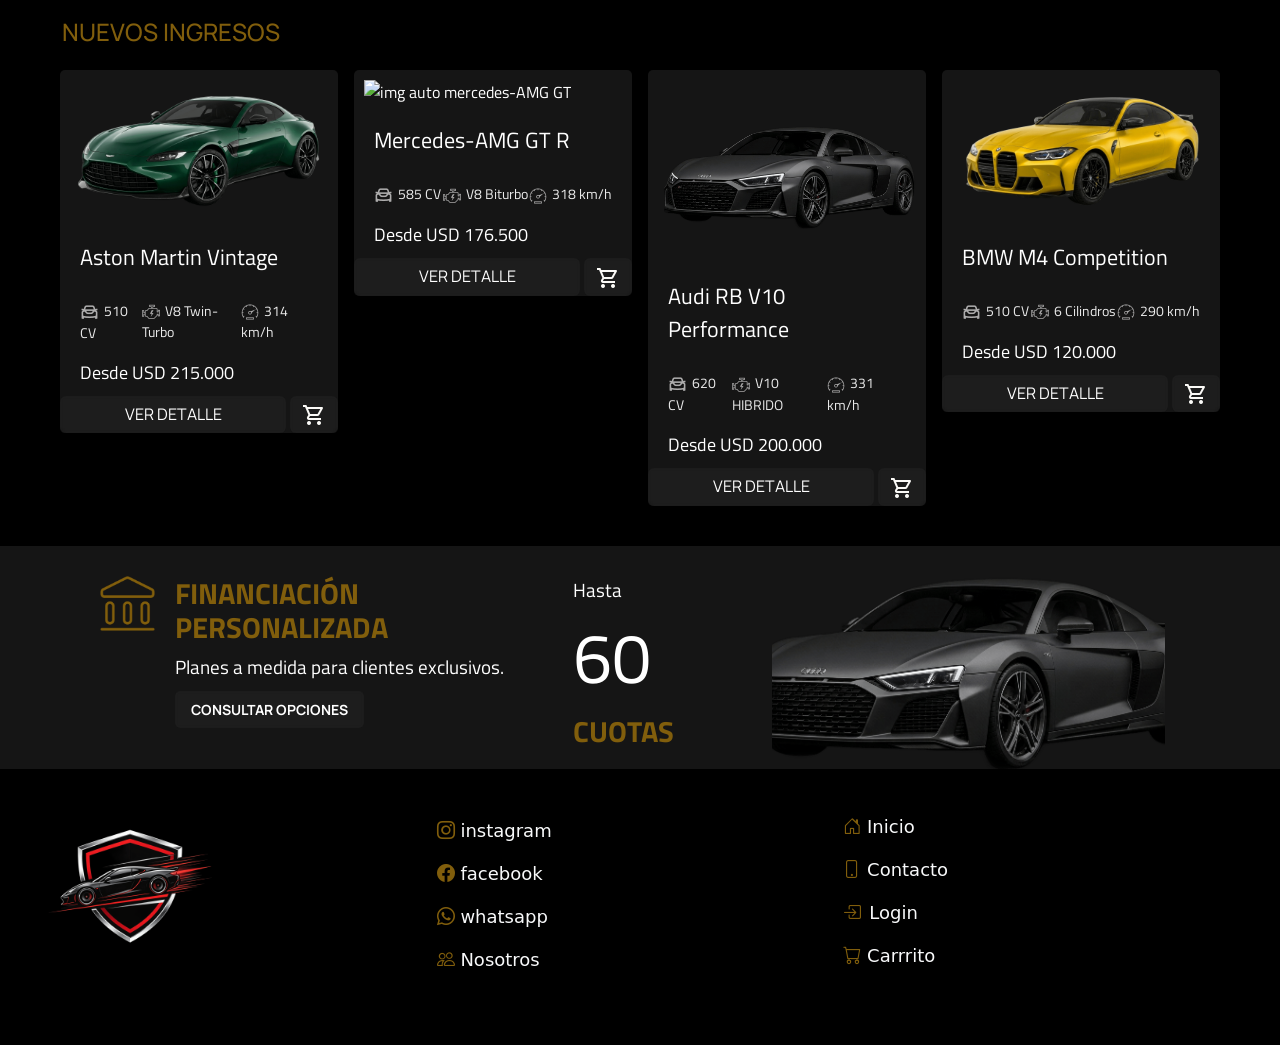
==== commit 591b8dbc: "fix: arregla error en html" ====
--- a/index.html
+++ b/index.html
@@ -144,7 +144,7 @@
                       <p class="card-text-2">Entrega inmediata</p>
                     </div>
                     <a href="./pages/Error404.html">
-                      <button type="button" class="boton-promo" data-bs-toggle="modal" data-bs-target="#loginModal">VER
+                      <button type="button" class="boton-promo" data-bs-toggle="modal" data-bs-target="#loginModal" w-100>VER
                         PROMOCION</button>
                     </a>
                   </div>
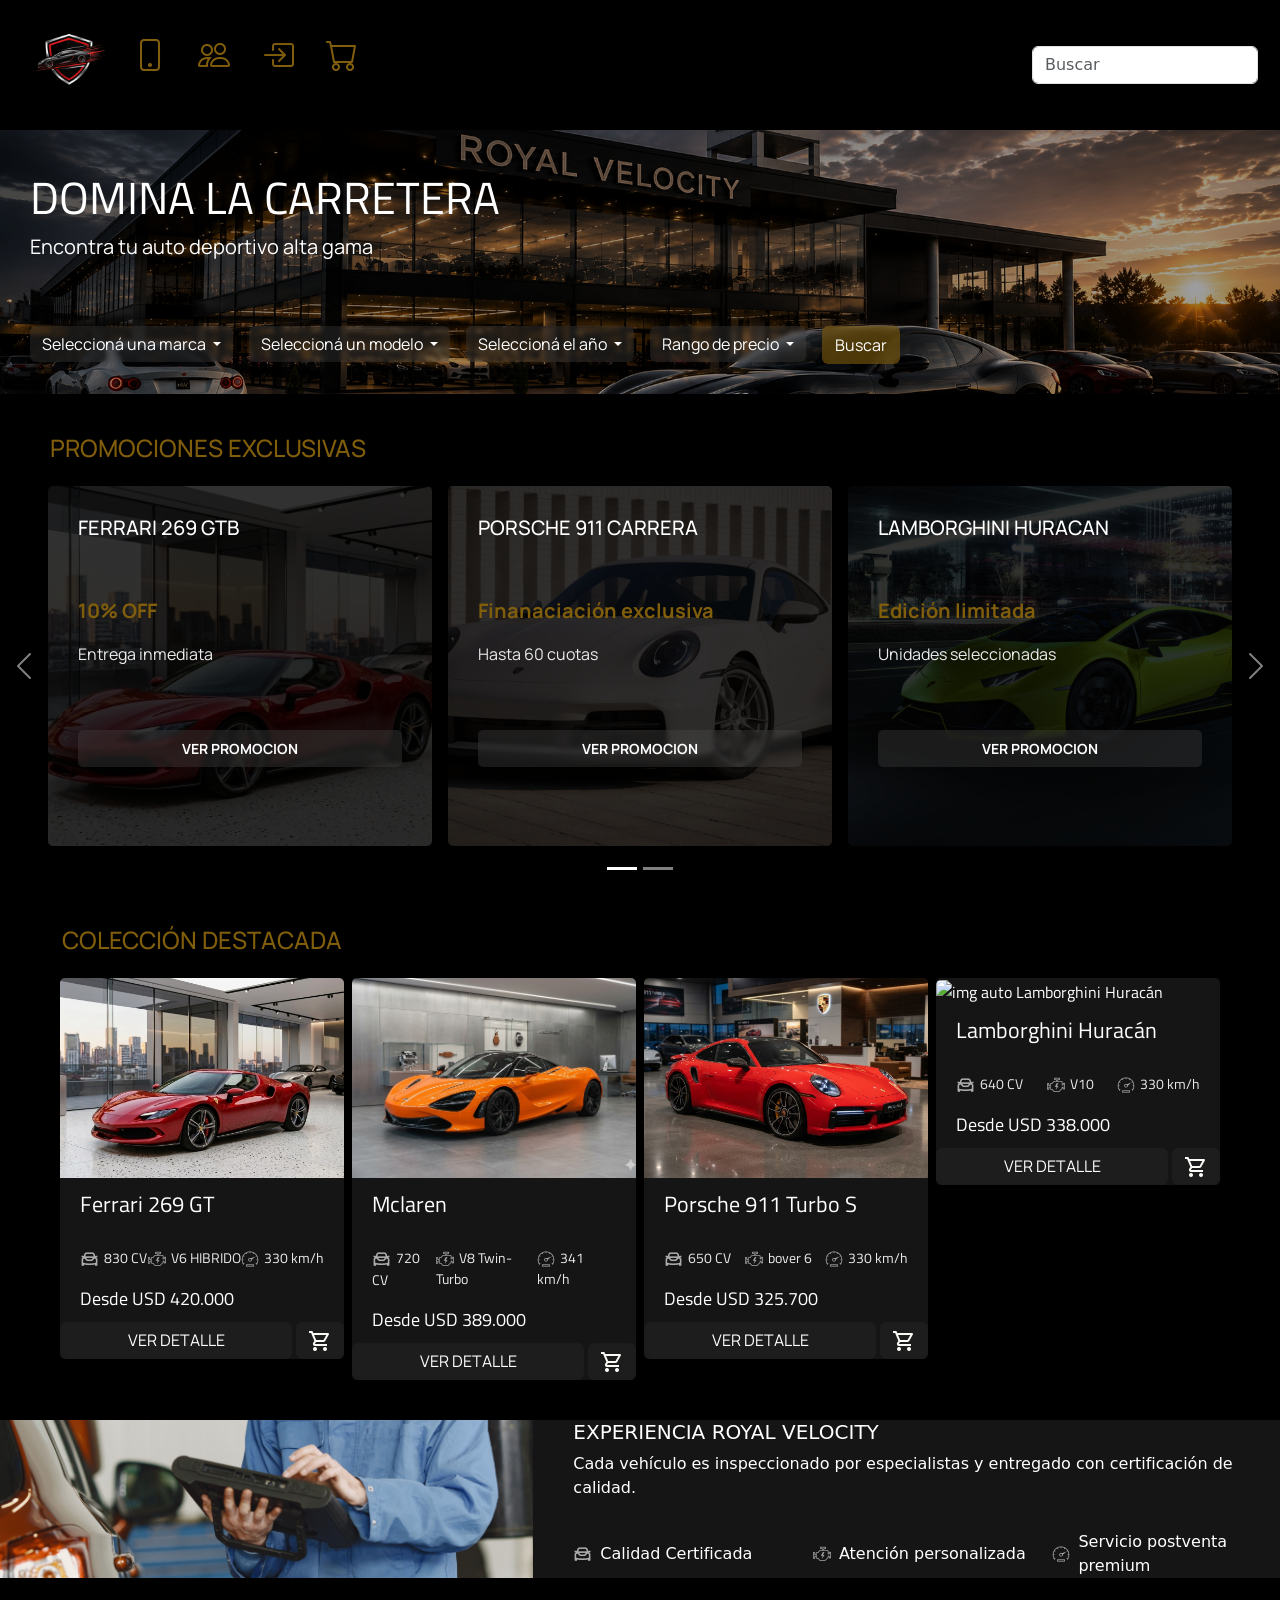
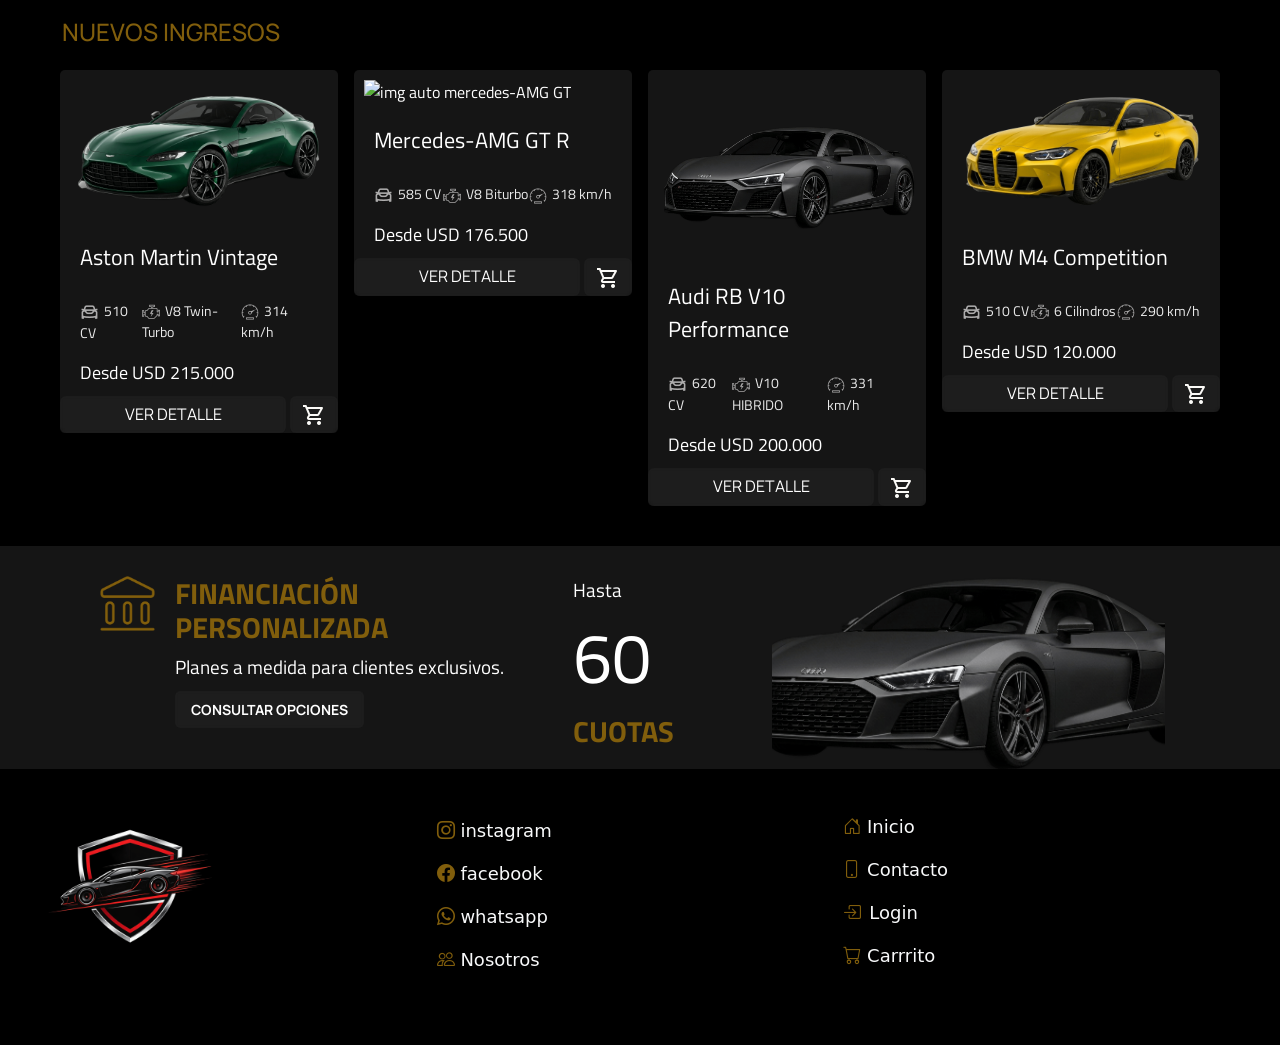
==== commit bfdbd271: "fix: arregla error en html" ====
--- a/index.html
+++ b/index.html
@@ -144,7 +144,7 @@
                       <p class="card-text-2">Entrega inmediata</p>
                     </div>
                     <a href="./pages/Error404.html">
-                      <button type="button" class="boton-promo" data-bs-toggle="modal" data-bs-target="#loginModal" w-100>VER
+                      <button type="button" class="boton-promo w-100" data-bs-toggle="modal" data-bs-target="#loginModal">VER
                         PROMOCION</button>
                     </a>
                   </div>
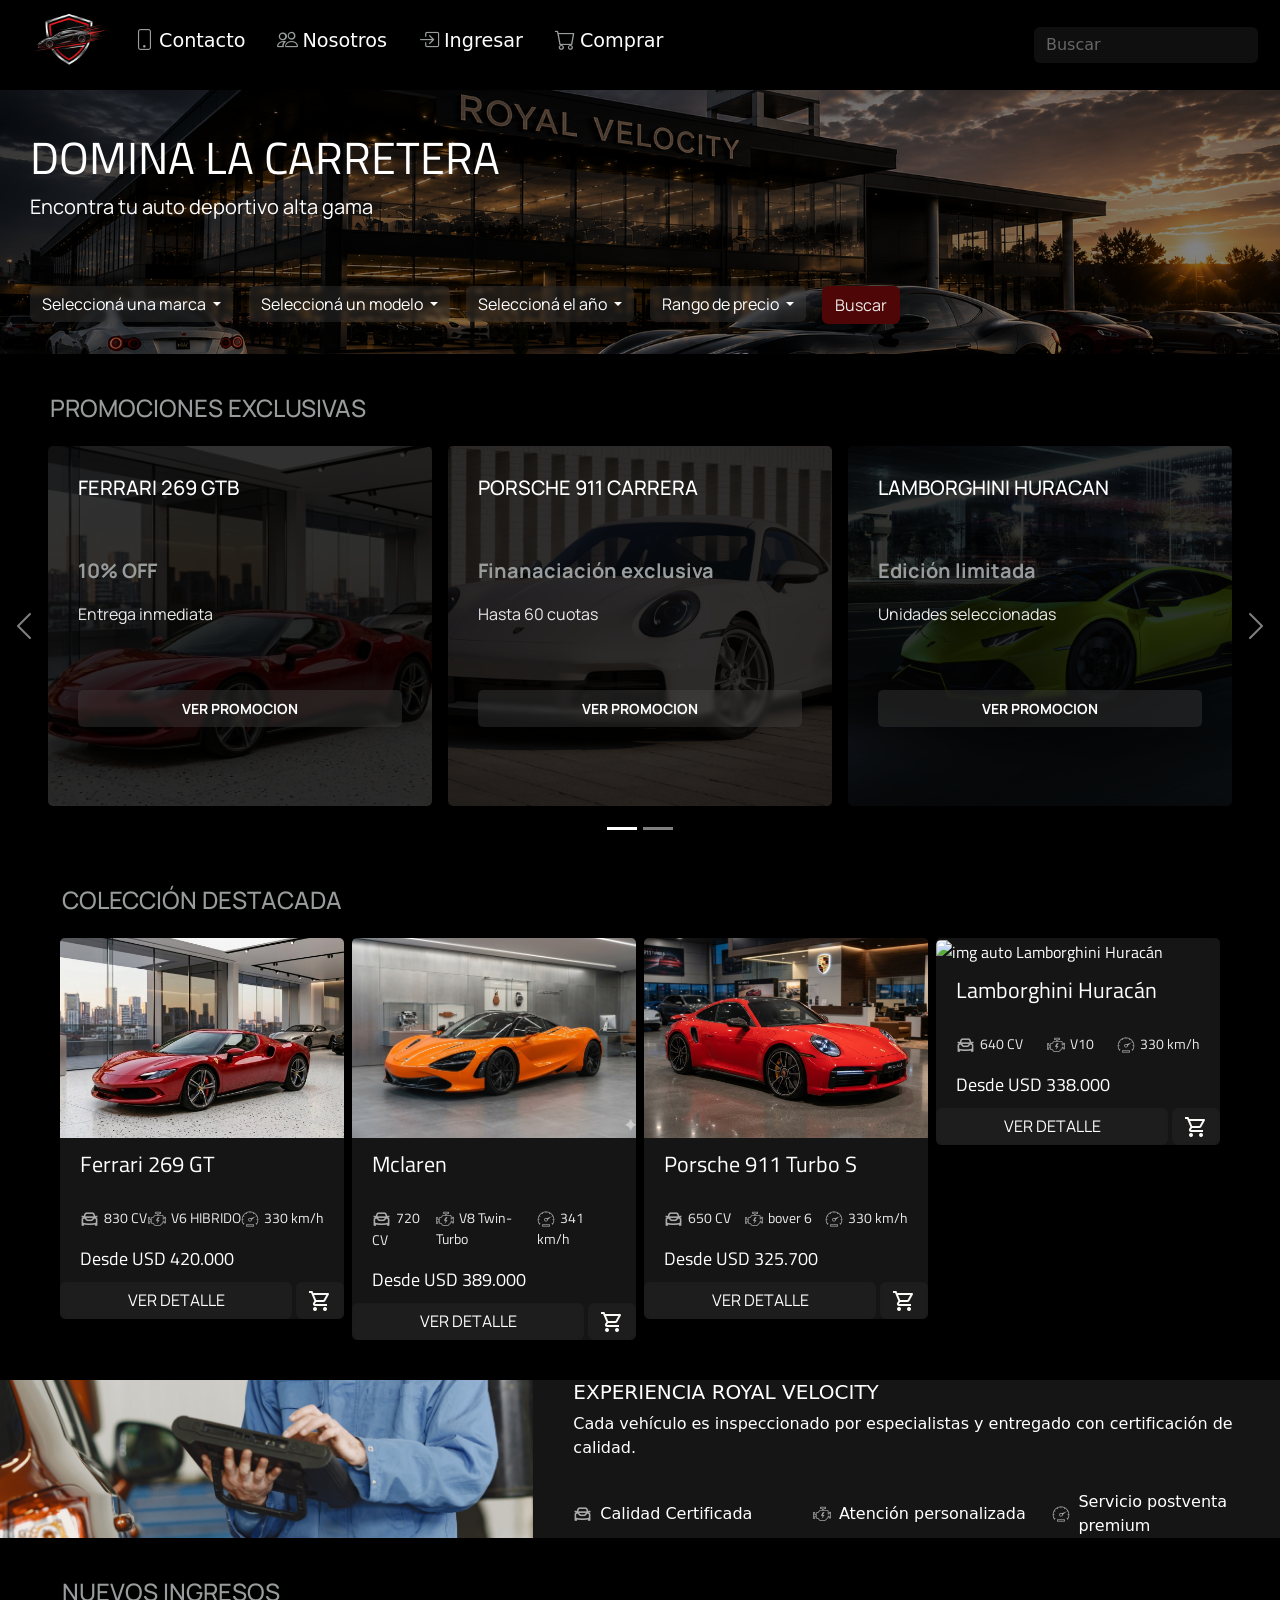
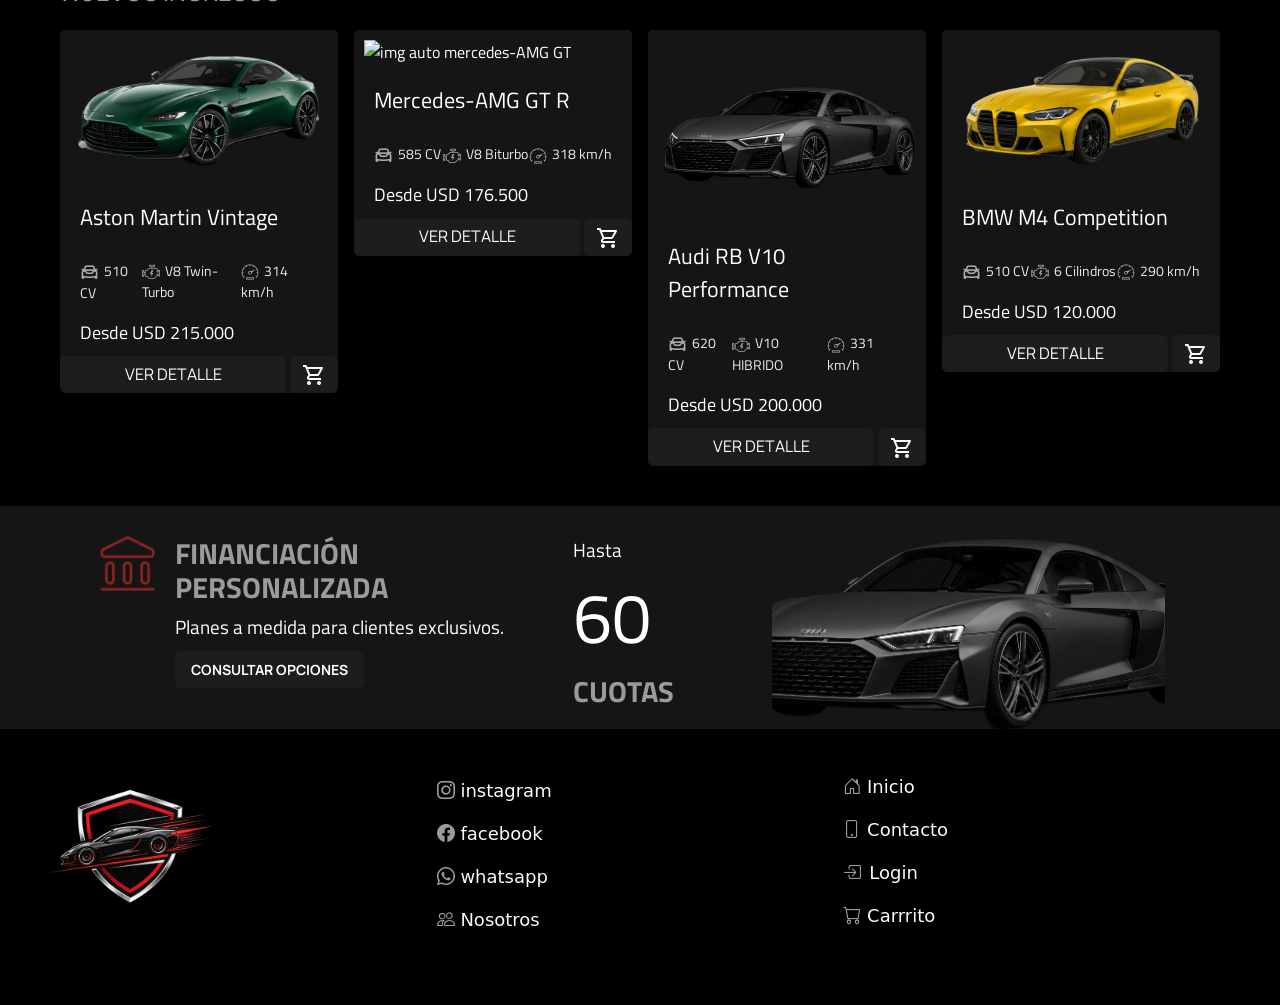
==== commit 86371d39: "fix: arregla y agrega mas contenido en html y css." ====
--- a/index.html
+++ b/index.html
@@ -17,9 +17,9 @@
 
 <body>
   <header>
-    <nav class="navbar navbar-expand navbar-dark" aria-label="Second navbar example" _mstaria-label="416962">
+    <nav class="navbar navbar-expand navbar-dark" aria-label="Second navbar" _mstaria-label="416962">
       <div class="container-fluid">
-        <div class="collapse navbar-collapse media" id="navbarsExample02">
+        <div class="collapse navbar-collapse media" id="navbars02">
           <ul class="navbar-nav me-auto">
             <li class="nav-item">
               <a class="nav-link active m-1" aria-current="page" href="./index.html"><img class="icon-nav"
@@ -27,24 +27,24 @@
             </li>
             <li class="nav-item">
               <a class="nav-link active fs-2 mt-3 me-3" aria-current="page" href="./pages/Contacto.html"><i
-                  class="bi bi-phone pages"></i></a>
+                  class="bi bi-phone pages pe-1"></i><span class="tituloNav">Contacto</span></a>
             </li>
-            <li class="nav-item">
+            <li class="nav-item gap-3">
               <a class="nav-link active fs-2 mt-3 me-3" aria-current="page" href="./pages/Nosotros.html"><i
-                  class="bi bi-people pages"></i></a>
+                  class="bi bi-people pages pe-1"></i><span class="tituloNav">Nosotros</span></a>
             </li>
             <li class="nav-item">
               <a class="nav-link active fs-2 mt-3 me-3" aria-current="page" href="./pages/Login.html"
-                data-bs-toggle="modal" data-bs-target="#Login"><i class="bi bi-box-arrow-in-right pages"></i></a>
+                data-bs-toggle="modal" data-bs-target="#Login"><i class="bi bi-box-arrow-in-right pages pe-1"></i><span
+                  class="tituloNav">Ingresar</span></a>
             </li>
             <li class="nav-item">
               <a class="nav-link active fs-2 mt-3" aria-current="page" href="./pages/PaginaCompra.html"><i
-                  class="bi bi-cart pages"></i></a>
+                  class="bi bi-cart pages pe-1"></i><span class="tituloNav">Comprar</span></a>
             </li>
           </ul>
           <form role="search" class="Buscar">
-            <input class="form-control" type="search" placeholder="Buscar" aria-label="Search" _mstplaceholder="74607"
-              _mstaria-label="74607" />
+            <input class="form-control botonBuscar" type="search" placeholder="Buscar" aria-label="Search" />
           </form>
         </div>
       </div>
@@ -144,7 +144,8 @@
                       <p class="card-text-2">Entrega inmediata</p>
                     </div>
                     <a href="./pages/Error404.html">
-                      <button type="button" class="boton-promo w-100" data-bs-toggle="modal" data-bs-target="#loginModal">VER
+                      <button type="button" class="boton-promo w-100" data-bs-toggle="modal"
+                        data-bs-target="#loginModal">VER
                         PROMOCION</button>
                     </a>
                   </div>
@@ -505,7 +506,9 @@
           <h5 class="titulo-card">FINANCIACIÓN PERSONALIZADA</h5>
           <p class="subtitulo-card">Planes a medida para clientes exclusivos.</p>
         </div>
-        <button type="button" class="boton-publicidad2">CONSULTAR OPCIONES</button>
+        <a href="./pages/Error404.html">
+          <button type="button" class="boton-publicidad2">CONSULTAR OPCIONES</button>
+        </a>
       </div>
       <div class="card-oferta">
         <p class="subtitulo-card">Hasta</p>
@@ -609,21 +612,14 @@
                   Facebook
                 </a>
               </div>
+            </div>
+          </div>
+        </div>
+      </div>
+    </div>
   </form>
-  </div>
-  </div>
-
-  </div>
-  </div>
-  </div>
-
-  </div>
-  </div>
-  </div>
-
   <script src="https://cdn.jsdelivr.net/npm/bootstrap@5.3.8/dist/js/bootstrap.bundle.min.js"
     integrity="sha384-FKyoEForCGlyvwx9Hj09JcYn3nv7wiPVlz7YYwJrWVcXK/BmnVDxM+D2scQbITxI"
     crossorigin="anonymous"></script>
 </body>
-
 </html>
--- a/css/style.css
+++ b/css/style.css
@@ -9,10 +9,10 @@
 
 :root {
   --color-textos: #ffffff;
-  --color-titulo: red;
+  --color-titulo: #ff000046;
   --color-subtitulos: #ebebeb;
-  --color-iconos: #815e0c;
-  --color-botones: #815e0c97;
+  --color-iconos: #999c9c;
+  --color-botones: #5757574b;
   --color-background: #000000;
   --color-cards: #151515;
   --boton-transparente: #5757574b;
@@ -78,6 +78,34 @@
   padding-bottom: 15px;
 }
 
+.tituloNav {
+  font-size: 1.2rem;
+  color: var(--color-textos);
+}
+
+.botonBuscar{
+  background-color: #2a2a2a60 !important;
+  backdrop-filter: blur(2px);
+  border: none !important;
+  border-radius: 5px;
+  color: rgb(103, 102, 102) !important;
+}
+
+.form-control::placeholder {
+  color: rgb(103, 102, 102) !important;
+  opacity: 1;
+}
+
+.form-control:focus {
+  outline: none !important;
+  box-shadow: none !important;
+  border-color: #cccccc37 !important;
+}
+
+.pages {
+  font-size: 1.3rem;
+}
+
 .hero {
   background-image: url(../assets/img/Hero1.png);
   background-size: cover;
@@ -96,7 +124,7 @@
 .capa-oscura {
   width: 100%;
   height: 100%;
-  background-color: #00000062;
+  background-color: #0000007e;
   position: absolute;
   z-index: -1;
   top: 0;
@@ -136,13 +164,13 @@
 }
 
 .dropdown-item:hover {
-  background-color: var(--color-iconos) !important;
+  background-color: var(--color-titulo) !important;
   color: var(--color-textos) !important;
 }
 
 .boton-buscar {
-  color: var(--color-textos) !important;
-  background-color: #815e0c97 !important;
+  color: var(--color-subtitulos) !important;
+  background-color: #4f0606 !important;
   backdrop-filter: blur(2px);
   width: 100%;
 }
@@ -229,7 +257,7 @@
 }
 
 .boton-promo:hover {
-  background-color: #815e0c97 !important;
+  background-color: var(--color-titulo) !important;
   color: #ffffff;
 }
 
@@ -251,7 +279,7 @@
 }
 
 .boton-destacados:hover {
-  background-color: #815e0c97 !important;
+  background-color:var(--color-titulo) !important;
   color: #ffffff;
 }
 
@@ -421,7 +449,7 @@
 }
 
 .boton-publicidad2:hover {
-  background-color: #815e0c97 !important;
+  background-color: var(--color-titulo) !important;
   color: #ffffff;
 }
 
@@ -469,11 +497,13 @@
   color: var(--color-subtitulos) !important;
   border: var(--color-subtitulos) solid 1px !important;
 }
-.boton-cierre-modal{
+
+.boton-cierre-modal {
   position: absolute;
   top: 10px;
   right: 10px;
 }
+
 @media (max-width: 575.98px) {
   .hero {
     background-image: url(../assets/img/Hero1.png);
@@ -530,7 +560,7 @@
   }
 
   .boton-transparente:hover {
-    background-color: var(--color-botones) !important;
+    background-color: var(--color-titulo) !important;
   }
 
   .dropdown-menu {
@@ -613,26 +643,32 @@
   .card-oferta .numero {
     line-height: 0.9 !important;
   }
-  .modal-title{
+
+  .modal-title {
     font-size: 0.9rem !important;
   }
 
-  .label-modal{
+  .label-modal {
     font-size: 0.8rem !important;
   }
-  .input-login{
+
+  .input-login {
     font-size: 0.7rem !important;
   }
-  .link-recuperar{
+
+  .link-recuperar {
     font-size: 0.7rem !important;
   }
-  .boton-ingresar-modal{
+
+  .boton-ingresar-modal {
     font-size: 0.8rem !important;
   }
-  span{
+
+  span {
     font-size: 0.8rem !important;
   }
-  .boton-redes{
+
+  .boton-redes {
     font-size: 0.8rem !important;
   }
 }
@@ -796,7 +832,7 @@
   }
 
   .boton-publicidad2:hover {
-    background-color: #815e0c97 !important;
+    background-color: var(--color-titulo) !important;
     color: #ffffff;
   }
 
@@ -806,6 +842,7 @@
 /* NAVBAR */
 nav {
   background-color: var(--color-background);
+  height: 10vh;
 }
 
 .pages {
@@ -926,9 +963,10 @@
 
 .parrafo {
   color: var(--color-textos);
-  
-}
-.img-nosotros  {
+
+}
+
+.img-nosotros {
   width: 150px;
   height: 150px;
   object-fit: cover;
@@ -945,24 +983,76 @@
 
 
 /* media queris navbar */
-/* Móviles: hasta 767px */
-@media (max-width: 767px) {
+@media (max-width: 767.98px) {
+  /* Mantiene la altura fija de la barra en móviles */
+  nav {
+    height: 10vh !important;
+    padding: 0 5px !important;
+  }
+
+  /* Fuerza a que el contenedor principal sea una sola fila estricta */
+  .navbar-collapse {
+    display: flex !important;
+    flex-direction: row !important;
+    flex-wrap: nowrap !important;
+    align-items: center !important;
+    justify-content: space-between !important;
+    width: 100% !important;
+    gap: 8px !important; /* Espacio uniforme entre los bloques */
+  }
+
+  /* Alinea el logo y los iconos en una fila continua sin saltos */
+  .navbar-nav {
+    display: flex !important;
+    flex-direction: row !important;
+    flex-wrap: nowrap !important;
+    align-items: center !important;
+    gap: 10px !important; /* Espacio entre cada icono de navegación */
+    margin: 0 !important;
+    padding: 0 !important;
+  }
+
+  /* Elimina por completo los márgenes que rompen la fila */
+  .navbar-nav .nav-item,
+  .navbar-nav .nav-link {
+    margin: 0 !important;
+    padding: 0 !important;
+  }
+
+  /* Achica el logo para que deje espacio al buscador */
   .icon-nav {
-    width: 80px;
-    height: 80px;
-    margin-bottom: 2px;
-    display: flex;
-    justify-content: start;
-  }
-
-  .media {
-    flex-wrap: wrap;
-    display: flex;
-    justify-content: center;
-  }
-
-  .pages {
-    font-size: xx-large;
+    width: 50px !important;
+    height: 50px !important;
+  }
+
+  /* Ajusta el tamaño de la fuente e iconos para dispositivos móviles */
+  .navbar-nav .nav-link.fs-2 {
+    font-size: 1.2rem !important;
+  }
+
+  .navbar-nav .nav-link i.pages {
+    font-size: 1.3rem !important;
+    padding: 0 !important;
+    margin: 0 !important;
+  }
+
+  /* IMPORTANTE: Oculta el texto en celulares para que entre todo en la misma línea */
+  .navbar-nav .tituloNav {
+    display: none !important;
+  }
+
+  /* Configura el buscador para que comparta la fila de forma compacta */
+  .Buscar {
+    flex-grow: 1 !important; /* Hace que ocupe el espacio sobrante de la fila */
+    max-width: 140px !important; /* Evita que tape a los iconos */
+    margin: 0 !important;
+  }
+
+  /* Reduce el padding interno del input de búsqueda */
+  .Buscar .form-control {
+    width: 100% !important;
+    padding: 4px 8px !important;
+    font-size: 0.85rem !important;
   }
 }
 
@@ -999,5 +1089,4 @@
 
   }
 }
- */
-
+ */
